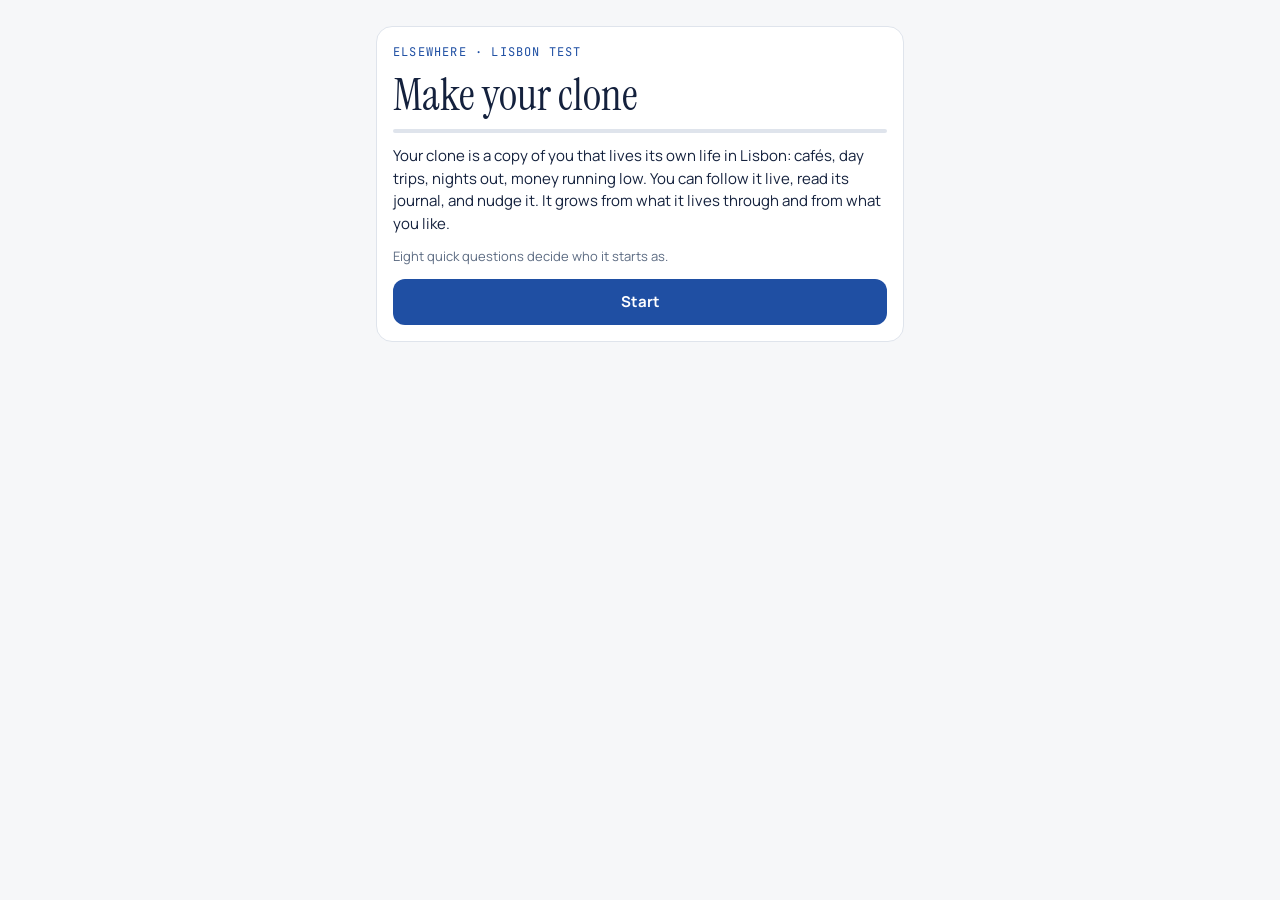
==== prototypes/lisbon/index.html @ 2e6a8332 "Add Elsewhere concept and playable Lisbon prototype Co-Authored-By: Claude Opus 5.5 <noreply@anthrop" ====
<!doctype html>
<html lang="en">
<head><meta charset="utf-8"><meta name="viewport" content="width=device-width, initial-scale=1, viewport-fit=cover"></head>
<body>
<title>Elsewhere Lisbon Test</title>
<meta name="claude:viewport-fit-sides" content="cover">
<link rel="preconnect" href="https://fonts.googleapis.com">
<link rel="preconnect" href="https://fonts.gstatic.com" crossorigin>
<link rel="stylesheet" href="https://fonts.googleapis.com/css2?family=Instrument+Serif:ital@0;1&family=Manrope:wght@400;500;600;700&family=JetBrains+Mono:wght@500&display=swap">
<style>
  /* Layout: one phone-width column. A live "now" strip and a hand-drawn Lisbon map up top,
     then the clone's question, then its journal. Palette: azulejo cobalt on tile white,
     with Tram 28 yellow as the single warm accent. */
  :root {
    --bg: #f6f7f9;
    --surface: #ffffff;
    --ink: #14213d;
    --muted: #5c6b82;
    --line: #dfe4ec;
    --cobalt: #1f4fa3;
    --cobalt-soft: #e7eefb;
    --tram: #f2b705;
    --tram-ink: #3d2e00;
    --good: #23824f;
    --bad: #c2412d;
    --water: #cfe0f5;
    --land: #f1efe8;
    --font-display: "Instrument Serif", Georgia, "Times New Roman", serif;
    --font-body: "Manrope", system-ui, -apple-system, "Segoe UI", sans-serif;
    --font-data: "JetBrains Mono", ui-monospace, Menlo, monospace;
  }
  @media (prefers-color-scheme: dark) {
    :root:not([data-theme="light"]) {
      --bg: #0d1424; --surface: #151f35; --ink: #e8edf7; --muted: #9aa8c2; --line: #263452;
      --cobalt: #8fb2ff; --cobalt-soft: #1c2a4a; --tram: #f2b705; --tram-ink: #2a1f00;
      --good: #5fd08f; --bad: #ff8a72; --water: #1b3358; --land: #1a2338; color-scheme: dark;
    }
  }
  :root[data-theme="dark"] {
    --bg: #0d1424; --surface: #151f35; --ink: #e8edf7; --muted: #9aa8c2; --line: #263452;
    --cobalt: #8fb2ff; --cobalt-soft: #1c2a4a; --tram: #f2b705; --tram-ink: #2a1f00;
    --good: #5fd08f; --bad: #ff8a72; --water: #1b3358; --land: #1a2338; color-scheme: dark;
  }

  * { box-sizing: border-box; }
  body { background: var(--bg); color: var(--ink); font-family: var(--font-body); font-size: 15px; line-height: 1.5; }
  .wrap {
    max-width: 560px; margin: 0 auto;
    padding-block: 18px 48px;
    padding-left: max(16px, env(safe-area-inset-left, 0px));
    padding-right: max(16px, env(safe-area-inset-right, 0px));
    display: flex; flex-direction: column; gap: 16px;
  }
  h1, h2, h3 { margin: 0; font-weight: 400; text-wrap: balance; }
  h1 { font-family: var(--font-display); font-size: 44px; line-height: 1; }
  h2 { font-family: var(--font-display); font-size: 28px; line-height: 1.1; }
  h3 { font-size: 13px; font-weight: 700; letter-spacing: 0.08em; text-transform: uppercase; color: var(--muted); }
  p { margin: 0; }
  .muted { color: var(--muted); }
  .small { font-size: 13px; }
  .mono { font-family: var(--font-data); font-variant-numeric: tabular-nums; }
  button { font: inherit; cursor: pointer; color: inherit; }
  button:focus-visible, input:focus-visible { outline: 2px solid var(--cobalt); outline-offset: 2px; }
  .card { background: var(--surface); border: 1px solid var(--line); border-radius: 16px; padding: 16px; display: flex; flex-direction: column; gap: 12px; }
  .btn { border: 0; border-radius: 12px; background: var(--cobalt); color: var(--surface); font-weight: 700; padding: 12px 16px; min-height: 46px; }
  .btn.ghost { background: transparent; color: var(--cobalt); border: 1px solid var(--cobalt); }
  .btn.small { min-height: 34px; padding: 6px 12px; font-size: 13px; }
  .btn:disabled { opacity: 0.45; cursor: default; }
  .row { display: flex; gap: 10px; align-items: center; }
  .grow { flex: 1; min-width: 0; }
  [hidden] { display: none !important; }

  /* ---------- setup ---------- */
  .eyebrow { font-family: var(--font-data); font-size: 12px; letter-spacing: 0.1em; text-transform: uppercase; color: var(--cobalt); }
  .q-options { display: grid; gap: 8px; }
  .opt { text-align: left; background: var(--surface); border: 1px solid var(--line); border-radius: 12px; padding: 12px 14px; min-height: 48px; }
  .opt[aria-pressed="true"] { border-color: var(--cobalt); background: var(--cobalt-soft); font-weight: 600; }
  .progress { height: 4px; border-radius: 2px; background: var(--line); overflow: hidden; }
  .progress i { display: block; height: 100%; background: var(--cobalt); transition: width 0.3s; }
  .chips { display: flex; flex-wrap: wrap; gap: 8px; }
  .chip { border: 1px solid var(--line); background: var(--surface); border-radius: 999px; padding: 8px 14px; font-size: 14px; }
  .chip[aria-pressed="true"] { border-color: var(--cobalt); background: var(--cobalt-soft); font-weight: 700; }
  input[type="text"] { font: inherit; width: 100%; padding: 12px 14px; border-radius: 12px; border: 1px solid var(--line); background: var(--surface); color: var(--ink); }
  .traits { display: grid; gap: 8px; }
  .trait { display: grid; grid-template-columns: 1fr 120px 1fr; gap: 8px; align-items: center; font-size: 13px; }
  .trait span:last-child { text-align: right; }
  .trait .bar { height: 6px; border-radius: 3px; background: var(--line); position: relative; }
  .trait .bar i { position: absolute; top: -3px; width: 12px; height: 12px; border-radius: 50%; background: var(--cobalt); transform: translateX(-6px); }

  /* ---------- game ---------- */
  .top { display: flex; justify-content: space-between; align-items: flex-end; gap: 12px; }
  .clock { text-align: right; }
  .clock b { font-family: var(--font-data); font-size: 22px; font-weight: 500; display: block; }
  .stats { display: grid; grid-template-columns: repeat(3, minmax(0, 1fr)); gap: 8px; }
  .stat { background: var(--surface); border: 1px solid var(--line); border-radius: 12px; padding: 8px 10px; }
  .stat small { display: block; font-size: 11px; letter-spacing: 0.06em; text-transform: uppercase; color: var(--muted); }
  .stat b { font-family: var(--font-data); font-weight: 500; font-size: 17px; }
  .meter { height: 5px; border-radius: 3px; background: var(--line); margin-top: 4px; overflow: hidden; }
  .meter i { display: block; height: 100%; background: var(--cobalt); }
  .now { border-left: 4px solid var(--tram); }
  .now .what { font-size: 18px; font-weight: 700; line-height: 1.3; }
  .now .bar { height: 6px; border-radius: 3px; background: var(--line); overflow: hidden; }
  .now .bar i { display: block; height: 100%; background: var(--tram); }
  #map { width: 100%; height: auto; display: block; border-radius: 14px; border: 1px solid var(--line); background: var(--water); max-width: 100%; aspect-ratio: 1000 / 760; }
  .away { font-size: 13px; font-weight: 700; color: var(--tram-ink); background: var(--tram); border-radius: 999px; padding: 4px 10px; align-self: flex-start; }
  .question { border: 2px solid var(--cobalt); }
  .question .ask { font-family: var(--font-display); font-size: 24px; line-height: 1.2; }
  .tabs { display: flex; gap: 6px; border-bottom: 1px solid var(--line); }
  .tabs button { background: none; border: 0; padding: 10px 12px; font-weight: 700; color: var(--muted); border-bottom: 3px solid transparent; }
  .tabs button[aria-selected="true"] { color: var(--ink); border-bottom-color: var(--tram); }
  .day-head { display: flex; justify-content: space-between; align-items: baseline; gap: 10px; margin-top: 6px; }
  .day-head h2 { font-size: 24px; }
  .entry { display: grid; grid-template-columns: 52px 1fr; gap: 10px; padding: 12px 0; border-top: 1px solid var(--line); }
  .entry:first-of-type { border-top: 0; }
  .entry time { font-family: var(--font-data); font-size: 13px; color: var(--muted); padding-top: 2px; }
  .entry .t { font-weight: 600; }
  .entry .meta { font-size: 13px; color: var(--muted); display: flex; flex-wrap: wrap; gap: 4px 10px; }
  .entry .meta .cost { font-family: var(--font-data); }
  .entry .meta .earn { color: var(--good); font-family: var(--font-data); }
  .entry.hl .t::before { content: "★ "; color: var(--tram); }
  .entry .acts { display: flex; flex-wrap: wrap; gap: 6px; margin-top: 8px; }
  .react { border: 1px solid var(--line); background: var(--surface); border-radius: 999px; padding: 4px 10px; font-size: 13px; }
  .react[aria-pressed="true"] { border-color: var(--cobalt); background: var(--cobalt-soft); font-weight: 700; }
  .postcard {
    margin-top: 8px; padding: 14px; border-radius: 12px; background: var(--cobalt-soft);
    font-family: var(--font-display); font-size: 19px; line-height: 1.4; white-space: pre-wrap;
  }
  .postcard.wait { font-family: var(--font-body); font-size: 14px; color: var(--muted); }
  .note { font-size: 13px; color: var(--muted); font-style: italic; }
  .bucket li { padding: 10px 0; border-top: 1px solid var(--line); list-style: none; display: flex; gap: 10px; }
  .bucket li:first-child { border-top: 0; }
  .bucket ul { padding: 0; margin: 0; }
  .bucket .done { color: var(--good); font-weight: 700; }
  .friends li { list-style: none; padding: 8px 0; border-top: 1px solid var(--line); }
  .friends ul { padding: 0; margin: 0; }
  footer { font-size: 12px; color: var(--muted); display: flex; flex-direction: column; gap: 8px; }
  .link { background: none; border: 0; padding: 0; color: var(--cobalt); text-decoration: underline; font-size: 13px; }

  @media (prefers-reduced-motion: no-preference) {
    .pulse { animation: pulse 1.6s ease-out infinite; transform-origin: center; transform-box: fill-box; }
    @keyframes pulse { 0% { opacity: 0.6; transform: scale(0.6); } 100% { opacity: 0; transform: scale(2.2); } }
  }
</style>

<div class="wrap">

  <!-- ===================== SETUP ===================== -->
  <section id="setup" class="card" hidden>
    <div class="eyebrow">Elsewhere · Lisbon test</div>
    <h1 id="setupTitle">Make your clone</h1>
    <div class="progress"><i id="setupProgress" style="width:0"></i></div>
    <div id="setupBody"></div>
  </section>

  <!-- ===================== GAME ===================== -->
  <section id="game" hidden>
    <div class="wrap" style="padding:0">
      <div class="top">
        <div>
          <div class="eyebrow">Elsewhere · Lisbon</div>
          <h1 id="cloneName">Clone</h1>
        </div>
        <div class="clock">
          <span class="muted small" id="dayLabel">Day 1</span>
          <b id="clockTime">08:00</b>
          <span class="muted small" id="speedLabel">3× real time</span>
        </div>
      </div>

      <div class="stats">
        <div class="stat"><small>Money</small><b id="money">€0</b></div>
        <div class="stat"><small>Energy</small><b id="energyText">80</b><div class="meter"><i id="energyBar"></i></div></div>
        <div class="stat"><small>Mood</small><b id="moodText">Good</b><div class="meter"><i id="moodBar"></i></div></div>
      </div>

      <div class="card now">
        <div class="row" style="justify-content:space-between">
          <h3>Right now</h3>
          <span class="muted small mono" id="nowUntil"></span>
        </div>
        <div class="what" id="nowWhat">…</div>
        <div class="muted small" id="nowWhere"></div>
        <div class="bar"><i id="nowBar"></i></div>
      </div>

      <div class="card" style="padding:10px; gap:8px">
        <span class="away" id="awayBadge" hidden></span>
        <svg id="map" viewBox="0 0 1000 760" role="img" aria-label="Map of Lisbon showing where your clone is"></svg>
        <p class="muted small">Live position. Neighbourhoods and landmarks are real; cafés, restaurants and bars are invented.</p>
      </div>

      <div class="card question" id="questionCard" hidden>
        <h3 id="questionLabel">Your clone asks</h3>
        <p class="ask" id="questionText"></p>
        <div class="q-options" id="questionOptions"></div>
        <p class="muted small" id="questionDeadline"></p>
      </div>

      <div class="tabs" role="tablist">
        <button role="tab" aria-selected="true" data-tab="log" type="button">Journal</button>
        <button role="tab" aria-selected="false" data-tab="bucket" type="button">Bucket list</button>
        <button role="tab" aria-selected="false" data-tab="me" type="button">Personality</button>
      </div>

      <div id="tab-log"></div>
      <div id="tab-bucket" class="card bucket" hidden></div>
      <div id="tab-me" class="card" hidden></div>

      <footer>
        <div class="row" style="flex-wrap:wrap; gap:8px">
          <span>Test speed:</span>
          <div class="chips" id="speedChips"></div>
        </div>
        <p id="saveNote"></p>
        <div><button class="link" id="resetBtn" type="button">Start over with a new clone</button></div>
      </footer>
    </div>
  </section>

  <section id="loading" class="card"><p class="muted">Opening your clone's journal…</p></section>
</div>

<script>
(() => {
  'use strict';

  // =====================================================================
  // Helpers
  // =====================================================================
  const $ = (s) => document.querySelector(s);
  const H = 3600e3, DAY = 24 * H;
  const clamp = (v, a, b) => Math.max(a, Math.min(b, v));
  const rnd = (a, b) => a + Math.random() * (b - a);
  const pick = (arr) => arr[Math.floor(Math.random() * arr.length)];
  const esc = (s) => String(s).replace(/[&<>"']/g, (c) => ({ '&': '&amp;', '<': '&lt;', '>': '&gt;', '"': '&quot;', "'": '&#39;' }[c]));
  const euro = (n) => '€' + Math.round(n).toLocaleString('en');
  const hhmm = (t) => {
    const m = Math.floor((((t % DAY) + DAY) % DAY) / 60000);
    return String(Math.floor(m / 60)).padStart(2, '0') + ':' + String(m % 60).padStart(2, '0');
  };
  const dayOf = (t) => Math.floor(t / DAY) + 1;
  const hourOf = (t) => ((t % DAY) + DAY) % DAY / H;
  const realDur = (cloneMs, speed) => {
    const s = Math.max(0, Math.round(cloneMs / speed / 1000));
    if (s < 60) return s + 's';
    if (s < 3600) return Math.round(s / 60) + ' min';
    return (s / 3600).toFixed(1).replace('.0', '') + ' h';
  };

  // =====================================================================
  // Lisbon: real neighbourhoods and landmarks, invented venues
  // =====================================================================
  const AREAS = {
    airport: { name: 'Airport', lat: 38.7742, lng: -9.1342 },
    alfama: { name: 'Alfama', lat: 38.7114, lng: -9.1302 },
    baixa: { name: 'Baixa', lat: 38.7107, lng: -9.1365 },
    chiado: { name: 'Chiado', lat: 38.7108, lng: -9.1420 },
    bairroalto: { name: 'Bairro Alto', lat: 38.7132, lng: -9.1452 },
    principe: { name: 'Príncipe Real', lat: 38.7172, lng: -9.1490 },
    belem: { name: 'Belém', lat: 38.6975, lng: -9.2060 },
    lx: { name: 'Alcântara', lat: 38.7036, lng: -9.1784 },
    cais: { name: 'Cais do Sodré', lat: 38.7066, lng: -9.1440 },
    mouraria: { name: 'Mouraria', lat: 38.7156, lng: -9.1350 },
    graca: { name: 'Graça', lat: 38.7172, lng: -9.1312 },
    nacoes: { name: 'Parque das Nações', lat: 38.7680, lng: -9.0950 },
    intendente: { name: 'Intendente', lat: 38.7215, lng: -9.1355 },
    santos: { name: 'Santos', lat: 38.7078, lng: -9.1560 },
    ourique: { name: 'Campo de Ourique', lat: 38.7178, lng: -9.1660 },
    xabregas: { name: 'Marvila', lat: 38.7330, lng: -9.1040 },
    sintra: { name: 'Sintra', lat: 38.7979, lng: -9.3888, away: '25 km north-west' },
    cascais: { name: 'Cascais', lat: 38.6979, lng: -9.4215, away: '30 km west, on the coast' },
    caparica: { name: 'Costa da Caparica', lat: 38.6414, lng: -9.2359, away: 'across the river, on the Atlantic' },
  };
  const VENUE = {
    cafe: ['Café Andorinha', 'Pastelaria Sete Colinas', 'Café do Largo', 'Pastelaria Bica Doce', 'Café Azulejo', 'Leitaria Saudade'],
    tasca: ['Tasca do Marinheiro', 'O Fado Velho', 'Casa da Sardinha', 'Tasca da Tia Rosa', 'A Gaivota Gulosa'],
    fine: ['Mesa de Prata', 'Atelier Tejo', 'Sal & Lume'],
    bar: ['Bar Lua Torta', 'Tasca dos Copos', 'O Esconderijo'],
    rooftop: ['Terraço das Sete Colinas', 'Varanda Alta', 'Rooftop Sereia'],
    fado: ['Casa de Fado Andorinha', 'Taberna da Guitarra', 'Adega da Saudade'],
    shop: ['Livraria do Poço', 'Oficina das Letras'],
    surf: ['Onda Boa Surf School', 'Maré Surf Camp'],
    studio: ['Atelier Azul Cobalto', 'Oficina do Azulejo'],
  };
  const venue = (k) => pick(VENUE[k]);

  // Lodging per night, by how much the clone likes to spend.
  const STAYS = [
    { max: 0.33, name: 'a bunk in a hostel in Mouraria', area: 'mouraria', cost: 26 },
    { max: 0.66, name: 'a small guesthouse in Alfama', area: 'alfama', cost: 78 },
    { max: 1.01, name: 'a boutique hotel in Príncipe Real', area: 'principe', cost: 175 },
  ];

  // Everything the clone can do. weights: how traits make it more (or less) appealing.
  // slots: when it can happen. big: worthy of asking you about. spans: takes a whole day.
  const ACTS = [
    { id: 'nata', cat: 'food', slots: ['breakfast'], areas: ['baixa', 'chiado', 'belem', 'graca'], dur: [0.6, 1], cost: [3, 6], energy: 4,
      title: (v) => `Pastel de nata and a bica at ${v}`, venue: 'cafe', weights: { foodie: 0.6 } },
    { id: 'slowcoffee', cat: 'rest', slots: ['breakfast'], areas: ['principe', 'ourique', 'santos'], dur: [1, 1.6], cost: [5, 9], energy: 6,
      title: (v) => `Slow coffee and people-watching at ${v}`, venue: 'cafe', weights: { adventure: -0.4, spontaneous: -0.2 } },
    { id: 'sunrise', cat: 'nature', slots: ['breakfast'], areas: ['graca'], dur: [1, 1.4], cost: [0, 0], energy: -2, early: true,
      title: () => 'Watched the sunrise from Miradouro da Senhora do Monte', weights: { nightOwl: -0.9, nature: 0.5 }, bucket: 'sunrise' },
    { id: 'tram', cat: 'sight', slots: ['morning', 'afternoon'], areas: ['graca'], dur: [1.3, 2], cost: [3, 3], energy: -6,
      title: () => 'Rode the old yellow Tram 28 through the hills', weights: { culture: 0.3 }, bucket: 'tram', big: true, short: 'ride Tram 28' },
    { id: 'castle', cat: 'culture', slots: ['morning', 'afternoon'], areas: ['alfama'], dur: [2, 3], cost: [15, 15], energy: -12,
      title: () => 'Walked the walls of São Jorge Castle', weights: { culture: 0.7 }, big: true, short: 'explore the castle' },
    { id: 'belem', cat: 'culture', slots: ['morning', 'afternoon'], areas: ['belem'], dur: [3, 4], cost: [18, 24], energy: -18,
      title: () => 'Belém: the river tower, the monastery and too many pastries', weights: { culture: 0.6, foodie: 0.2 }, big: true, short: 'spend the day in Belém' },
    { id: 'tiles', cat: 'culture', slots: ['morning', 'afternoon'], areas: ['xabregas'], dur: [2, 2.5], cost: [8, 8], energy: -8,
      title: () => 'Five centuries of blue tiles at the National Tile Museum', weights: { culture: 0.7, adventure: -0.2 } },
    { id: 'tileclass', cat: 'culture', slots: ['afternoon'], areas: ['mouraria'], dur: [2.5, 3], cost: [45, 45], energy: -10,
      title: (v) => `Painted my own azulejo at ${v}`, venue: 'studio', weights: { culture: 0.6, spontaneous: 0.2 }, bucket: 'tile', big: true, short: 'take a tile-painting class' },
    { id: 'lx', cat: 'shopping', slots: ['afternoon'], areas: ['lx'], dur: [2, 3], cost: [10, 45], energy: -10,
      title: () => 'Browsed bookshops and studios in an old factory in Alcântara', weights: { spender: 0.5, culture: 0.2 } },
    { id: 'bookshop', cat: 'culture', slots: ['morning', 'afternoon'], areas: ['chiado'], dur: [1, 1.5], cost: [12, 20], energy: -3,
      title: (v) => `Lost an hour in ${v}, an old bookshop in Chiado`, venue: 'shop', weights: { culture: 0.4, social: -0.3 } },
    { id: 'river', cat: 'nature', slots: ['afternoon', 'sunset'], areas: ['cais', 'santos', 'lx'], dur: [1.5, 2.2], cost: [0, 0], energy: -8,
      title: () => 'Walked along the river towards the red bridge', weights: { nature: 0.5, spender: -0.3 } },
    { id: 'miradouro', cat: 'nature', slots: ['sunset'], areas: ['graca', 'alfama', 'bairroalto'], dur: [1, 1.5], cost: [0, 7], energy: -2,
      title: () => 'Sunset over the red roofs from a miradouro', weights: { nature: 0.4 } },
    { id: 'nap', cat: 'rest', slots: ['afternoon', 'sunset'], areas: ['_stay'], dur: [1.5, 2.5], cost: [0, 0], energy: 30, restful: true,
      title: () => 'A long siesta with the shutters half open', weights: { adventure: -0.4 } },
    { id: 'foodhall', cat: 'food', slots: ['lunch'], areas: ['cais'], dur: [1, 1.5], cost: [14, 22], energy: 6,
      title: () => 'Lunch at a busy food hall by the river', weights: { foodie: 0.4, social: 0.2 } },
    { id: 'bifana', cat: 'food', slots: ['lunch'], areas: ['baixa', 'mouraria', 'intendente'], dur: [0.6, 1], cost: [4, 7], energy: 6,
      title: (v) => `A bifana and a cold beer at ${v}`, venue: 'cafe', weights: { spender: -0.6 } },
    { id: 'pratododia', cat: 'food', slots: ['lunch'], areas: ['ourique', 'graca', 'santos'], dur: [1, 1.6], cost: [11, 16], energy: 6,
      title: (v) => `Prato do dia at ${v}`, venue: 'tasca', weights: { foodie: 0.3 } },
    { id: 'sardines', cat: 'food', slots: ['dinner'], areas: ['alfama', 'mouraria'], dur: [1.5, 2], cost: [16, 26], energy: 4,
      title: (v) => `Grilled sardines and vinho verde at ${v}`, venue: 'tasca', weights: { foodie: 0.4, spender: -0.2 } },
    { id: 'tasting', cat: 'food', slots: ['dinner'], areas: ['chiado', 'principe'], dur: [2.5, 3.5], cost: [95, 150], energy: 2,
      title: (v) => `Twelve-course tasting menu at ${v}`, venue: 'fine', weights: { foodie: 0.8, spender: 0.9 }, bucket: 'tasting', big: true, short: 'book a tasting menu' },
    { id: 'fado', cat: 'culture', slots: ['dinner', 'night'], areas: ['alfama', 'mouraria'], dur: [2.5, 3], cost: [28, 40], energy: -6,
      title: (v) => `Fado night at ${v}`, venue: 'fado', weights: { culture: 0.6, nightOwl: 0.2 }, bucket: 'fado', big: true, short: 'hear live fado tonight' },
    { id: 'rooftop', cat: 'nightlife', slots: ['sunset', 'night'], areas: ['bairroalto', 'principe', 'chiado'], dur: [1.5, 2.5], cost: [22, 38], energy: -8,
      title: (v) => `Cocktails at ${v}`, venue: 'rooftop', weights: { spender: 0.5, social: 0.3 } },
    { id: 'bairro', cat: 'nightlife', slots: ['night'], areas: ['bairroalto'], dur: [3, 5], cost: [18, 40], energy: -28,
      title: () => 'Street party in Bairro Alto, plastic cups and strangers singing', weights: { social: 0.8, nightOwl: 0.8 }, bucket: 'dance', big: true, short: 'go out in Bairro Alto' },
    { id: 'pinkstreet', cat: 'nightlife', slots: ['night'], areas: ['cais'], dur: [2.5, 4], cost: [20, 45], energy: -22,
      title: (v) => `Late drinks at ${v} on the pink street`, venue: 'bar', weights: { social: 0.6, nightOwl: 0.7, spender: 0.2 } },
    { id: 'surf', cat: 'adventure', slots: ['morning'], spans: ['morning', 'lunch', 'afternoon'], areas: ['caparica'], dur: [7, 8], cost: [55, 70], energy: -35,
      title: (v) => `Surf lesson at ${v}, Costa da Caparica`, venue: 'surf', weights: { adventure: 0.9, nature: 0.4 }, bucket: 'surf', big: true, short: 'take a surf lesson on the Atlantic' },
    { id: 'sintra', cat: 'adventure', slots: ['morning'], spans: ['morning', 'lunch', 'afternoon'], areas: ['sintra'], dur: [8, 9], cost: [32, 45], energy: -32,
      title: () => 'Day trip to the palaces of Sintra, up in the mist', weights: { adventure: 0.5, culture: 0.5 }, bucket: 'sintra', big: true, short: 'go to Sintra for the day' },
    { id: 'cascais', cat: 'nature', slots: ['morning'], spans: ['morning', 'lunch', 'afternoon'], areas: ['cascais'], dur: [7, 8], cost: [30, 45], energy: -24,
      title: () => 'Train along the coast to Cascais: a cold Atlantic swim and seafood', weights: { nature: 0.7, adventure: 0.3 }, bucket: 'cascais', big: true, short: 'swim in the Atlantic at Cascais' },
    { id: 'wander', cat: 'sight', slots: ['morning', 'afternoon'], areas: ['alfama', 'mouraria', 'graca'], dur: [1.5, 2.5], cost: [0, 0], energy: -8,
      title: () => 'Got lost on purpose in the alleys, laundry overhead', weights: { spontaneous: 0.6, spender: -0.3 } },
    { id: 'market', cat: 'food', slots: ['morning'], areas: ['ourique'], dur: [1.2, 1.8], cost: [6, 15], energy: -4,
      title: () => 'Morning market: cheese, cherries and a chat with a fishmonger', weights: { foodie: 0.5, social: 0.2 } },
    // Work: only when money runs low.
    { id: 'work', cat: 'work', slots: ['morning', 'afternoon'], areas: ['baixa', 'chiado', 'cais'], dur: [5, 6], cost: [0, 0], earn: [45, 65], energy: -25, work: true,
      title: (v) => `Shift behind the counter at ${v}`, venue: 'cafe', weights: {} },
  ];
  const ACT = Object.fromEntries(ACTS.map((a) => [a.id, a]));

  const BUCKET = {
    sunrise: 'Watch the sunrise from a miradouro',
    tram: 'Ride Tram 28 through the old hills',
    tile: 'Paint my own azulejo tile',
    tasting: 'Eat a twelve-course tasting menu',
    fado: 'Hear fado sung live in Alfama',
    dance: 'Dance in the streets of Bairro Alto',
    surf: 'Stand up on a surfboard',
    sintra: 'See the palaces of Sintra',
    cascais: 'Swim in the Atlantic',
    friend: 'Make a friend from another country',
  };

  const OTHER_CLONES = [
    ['Sofia', 'Barcelona'], ['Kenji', 'Osaka'], ['Amara', 'Lagos'], ['Lukas', 'Vienna'], ['Maya', 'Toronto'],
    ['Tomás', 'Buenos Aires'], ['Ingrid', 'Bergen'], ['Priya', 'Pune'], ['Noah', 'Melbourne'], ['Léa', 'Lyon'],
  ];

  // =====================================================================
  // Questionnaire → personality
  // =====================================================================
  const TRAITS = {
    adventure: ['Comfort-seeker', 'Adventurer'],
    social: ['Solo', 'Social'],
    spender: ['Saver', 'Spender'],
    foodie: ['Eats to live', 'Foodie'],
    nightOwl: ['Early bird', 'Night owl'],
    culture: ['Outdoorsy', 'Culture lover'],
    nature: ['City person', 'Nature person'],
    spontaneous: ['Planner', 'Spontaneous'],
  };
  const QUESTIONS = [
    { q: 'A free Saturday. You…', a: [
      ['Pack a bag and go somewhere new', { adventure: 0.25, spontaneous: 0.15 }],
      ['Sleep in, coffee, a good book', { adventure: -0.25, social: -0.1 }],
      ['Call friends and see what happens', { social: 0.25, spontaneous: 0.1 }]] },
    { q: 'Dinner tonight?', a: [
      ['Street food from a stall', { foodie: 0.1, spender: -0.2 }],
      ['A long tasting menu', { foodie: 0.3, spender: 0.25 }],
      ['Whatever is quickest', { foodie: -0.25 }]] },
    { q: 'Midnight usually finds you…', a: [
      ['On a dance floor', { nightOwl: 0.3, social: 0.15 }],
      ['Fast asleep', { nightOwl: -0.3 }],
      ['Deep in a long conversation', { nightOwl: 0.15, social: 0.1 }]] },
    { q: 'You travel best with…', a: [
      ['New people I meet on the way', { social: 0.3 }],
      ['Just me', { social: -0.3 }]] },
    { q: 'Museum or mountain?', a: [
      ['Museum, obviously', { culture: 0.3, nature: -0.15 }],
      ['Mountain, obviously', { nature: 0.3, culture: -0.1 }],
      ['A bit of both', { culture: 0.1, nature: 0.1 }]] },
    { q: 'Plans for a trip?', a: [
      ['Every hour planned', { spontaneous: -0.3 }],
      ['Wing it', { spontaneous: 0.3 }]] },
    { q: 'Money on holiday:', a: [
      ['Treat yourself, you only live once', { spender: 0.3 }],
      ['Every euro counts', { spender: -0.3 }]] },
    { q: 'The boldest thing you would try?', a: [
      ['Surfing big waves', { adventure: 0.3, nature: 0.1 }],
      ['Karaoke in front of strangers', { social: 0.2, adventure: 0.1 }],
      ['Neither, thanks', { adventure: -0.2 }]] },
  ];
  const BUDGETS = [['Tight', 600], ['Comfortable', 1500], ['Lavish', 5000]];
  const SPEEDS = [[3, '3× real feel'], [30, '30× fast'], [300, '300× preview']];

  // =====================================================================
  // Saving: per-person database row, or this browser as a fallback
  // =====================================================================
  const LOCAL_KEY = 'elsewhere-lisbon-v1';
  let db = null, docRef = null;
  const store = {
    async load() {
      if (docRef) {
        try { const snap = await docRef.get(); if (snap.exists) return JSON.parse(snap.data().json); } catch (e) { /* fall back */ }
      }
      try { const raw = localStorage.getItem(LOCAL_KEY); return raw ? JSON.parse(raw) : null; } catch (e) { return null; }
    },
    async save(c) {
      const json = JSON.stringify(c);
      try { localStorage.setItem(LOCAL_KEY, json); } catch (e) { /* storage unavailable */ }
      if (docRef) { try { await docRef.set({ json, savedAt: Date.now() }); } catch (e) { /* keep local copy */ } }
    },
    async clear() {
      try { localStorage.removeItem(LOCAL_KEY); } catch (e) { /* ignore */ }
      if (docRef) { try { await docRef.delete(); } catch (e) { /* ignore */ } }
    },
  };
  let saveTimer = null, dirty = false;
  function markDirty() { dirty = true; }
  async function flush() { if (dirty && clone) { dirty = false; await store.save(clone); } }

  // =====================================================================
  // The clone
  // =====================================================================
  let clone = null;

  function newClone(name, traits, budget, speed) {
    const stay = STAYS.find((s) => traits.spender < s.max);
    const c = {
      v: 1, name, traits, base: { ...traits }, budget, speed,
      clock: { cloneEpoch: 8 * H, realEpoch: Date.now() },
      money: budget, energy: 85, mood: 0.7,
      stayArea: stay.area,
      learned: {}, friends: {},
      bucket: [], events: [], diaries: {}, question: null,
      sim: { cursor: 8 * H, slot: 'arrive', day: 1, recent: [], lastDone: {}, lastTripDay: -9 },
      helpAskedDay: 0, workUntilDay: 0,
    };
    // Bucket list: four wishes that fit the personality.
    const scored = Object.keys(BUCKET).filter((k) => k !== 'friend').map((k) => {
      const a = ACTS.find((x) => x.bucket === k);
      return [k, affinity(c, a) + Math.random() * 0.3];
    }).sort((x, y) => y[1] - x[1]);
    c.bucket = scored.slice(0, 4).map(([k]) => ({ id: k, text: BUCKET[k], done: false }));
    if (traits.social > 0.55) c.bucket.push({ id: 'friend', text: BUCKET.friend, done: false });
    return c;
  }

  const cloneNow = (c) => c.clock.cloneEpoch + (Date.now() - c.clock.realEpoch) * c.speed;

  function setSpeed(c, speed) {
    c.clock = { cloneEpoch: cloneNow(c), realEpoch: Date.now() };
    c.speed = speed;
    markDirty();
  }

  // How much the clone is drawn to an activity: traits + what it learned from you.
  function affinity(c, a) {
    let s = 0;
    for (const [k, w] of Object.entries(a.weights || {})) s += w * ((c.traits[k] ?? 0.5) - 0.5) * 2;
    s += (c.learned[a.cat] || 0);
    return s;
  }

  // =====================================================================
  // Simulation: the clone lives slot by slot, on its own clock
  // =====================================================================
  const SLOT_ORDER = ['breakfast', 'morning', 'lunch', 'afternoon', 'sunset', 'dinner', 'night', 'sleep'];

  function wakeHour(c) { return 6.6 + c.traits.nightOwl * 3.4 + rnd(-0.3, 0.3); }
  function stayFor(c) {
    if (c.money < 26) return { name: "a couch offered by a clone it met", area: c.stayArea, cost: 0, couch: true };
    let s = STAYS.find((x) => c.traits.spender < x.max);
    if (c.money < s.cost * 3) s = STAYS[0];
    return s;
  }

  function addEvent(c, e) {
    c.events.push(e);
    if (c.events.length > 400) c.events.splice(0, c.events.length - 400);
    markDirty();
  }

  function moodWord(m) { return m > 0.8 ? 'Glowing' : m > 0.62 ? 'Happy' : m > 0.45 ? 'Fine' : m > 0.3 ? 'Flat' : 'Low'; }

  function chooseAct(c, slot, t) {
    const day = dayOf(t);
    const broke = c.money < 60;
    // Work if money is low and you told it to (or it decided to).
    if ((slot === 'morning' || slot === 'afternoon') && (day <= c.workUntilDay || (c.money < 35 && day > c.helpAskedDay + 1))) {
      if (slot === 'morning' || Math.random() < 0.5) return { act: ACT.work, reason: 'work' };
    }
    // Your answer to today's question decides this slot.
    const q = c.question;
    if (q && q.kind === 'choice' && q.day === day && q.slot === slot) {
      const chosenId = q.answer || q.options.slice().sort((x, y) => affinity(c, ACT[y]) - affinity(c, ACT[x]))[0];
      const a = ACT[chosenId];
      const by = q.answer ? 'you' : 'gut';
      if (q.answer) c.learned[a.cat] = clamp((c.learned[a.cat] || 0) + 0.12, -0.6, 0.8);
      c.question = null;
      if (a.cost[0] <= c.money) return { act: a, reason: by };
    }
    const candidates = ACTS.filter((a) => !a.work && a.slots.includes(slot) && (!a.early || hourOf(t) < 8.5))
      .filter((a) => a.cost[0] <= c.money - (broke ? 0 : 40))
      .filter((a) => !(a.spans && !tripAllowed(c, day)))
      .filter((a) => !(a.big && day - (c.sim.lastDone[a.id] ?? -9) < 4));
    if (!candidates.length) return null;
    let best = null, bestScore = -1e9;
    for (const a of candidates) {
      let s = 1 + affinity(c, a) + rnd(0, 0.9);
      if (c.sim.recent.includes(a.id)) s -= a.big ? 2.5 : 1.2;
      if ((c.sim.recentCats || []).includes(a.cat)) s -= 0.6;
      if (broke) s -= a.cost[1] / 30;
      if (a.restful) s += (50 - c.energy) / 25;
      if (a.bucket && c.bucket.some((b) => b.id === a.bucket && !b.done)) s += 0.5;
      if (s > bestScore) { bestScore = s; best = a; }
    }
    return { act: best, reason: 'self' };
  }

  // Day trips: never on arrival day, at most one every 3 days, and only with energy.
  function tripAllowed(c, day) { return day > 1 && day - c.sim.lastTripDay >= 3 && c.energy >= 55; }

  function placeFor(c, a) {
    let areaId = pick(a.areas);
    if (areaId === '_stay') areaId = c.stayArea;
    const ar = AREAS[areaId];
    return { area: areaId, lat: ar.lat + rnd(-0.0012, 0.0012), lng: ar.lng + rnd(-0.0015, 0.0015) };
  }

  function runAct(c, a, t, reason) {
    const v = a.venue ? venue(a.venue) : null;
    const dur = rnd(a.dur[0], a.dur[1]) * H;
    let cost = Math.round(rnd(a.cost[0], a.cost[1]));
    if (a.cost[1] > 0 && c.traits.spender > 0.7) cost = Math.round(cost * 1.15);
    cost = Math.min(cost, Math.max(0, Math.floor(c.money)));
    const earn = a.earn ? Math.round(rnd(a.earn[0], a.earn[1])) : 0;
    const place = placeFor(c, a);
    // How much it enjoyed it: personality, energy and luck.
    let m = 0.55 + affinity(c, a) * 0.3 + rnd(-0.2, 0.22) - (c.energy < 20 ? 0.2 : 0);
    if (a.work) m = 0.35 + rnd(0, 0.25) + (c.traits.social - 0.5) * 0.2;
    m = clamp(m, 0.05, 1);
    c.money = c.money - cost + earn;
    c.energy = clamp(c.energy + a.energy, 0, 100);
    c.mood = clamp(c.mood * 0.7 + m * 0.3, 0, 1);
    // Organic growth: good experiences pull traits toward the activity.
    for (const [k, w] of Object.entries(a.weights || {})) {
      if (k in c.traits) c.traits[k] = clamp(c.traits[k] + Math.sign(w) * 0.012 * (m - 0.55), 0.02, 0.98);
    }
    c.sim.recent = [a.id, ...c.sim.recent].slice(0, 8);
    c.sim.recentCats = [a.cat, ...(c.sim.recentCats || [])].slice(0, 2);
    c.sim.lastDone[a.id] = dayOf(t);
    if (a.spans) c.sim.lastTripDay = dayOf(t);
    let ticked = null;
    if (a.bucket) {
      const b = c.bucket.find((x) => x.id === a.bucket && !x.done);
      if (b && m > 0.55) { b.done = true; b.doneAt = t; ticked = b.text; }
    }
    const e = {
      id: Math.random().toString(36).slice(2, 9), t, end: t + dur, act: a.id, cat: a.cat,
      title: a.title(v), area: place.area, lat: place.lat, lng: place.lng,
      cost, earn, mood: m, reason, ticked,
      hl: !!ticked || m > 0.84 || (a.big && m > 0.7),
    };
    addEvent(c, e);
    // Sometimes it meets another clone.
    if (!a.work && !a.restful && Math.random() < 0.03 + c.traits.social * 0.08 && ['culture', 'nightlife', 'food', 'sight', 'adventure'].includes(a.cat)) {
      meetClone(c, t + dur * 0.4, place);
    }
    return t + dur;
  }

  function meetClone(c, t, place) {
    const known = Object.keys(c.friends);
    const again = known.length && Math.random() < 0.45;
    const [nm, city] = again ? (() => { const k = pick(known); return [k, c.friends[k].city]; })() : pick(OTHER_CLONES);
    const f = c.friends[nm] || (c.friends[nm] = { city, meets: 0 });
    f.meets += 1;
    const text = f.meets === 1 ? `Met ${nm}'s clone, visiting from ${f.city}`
      : f.meets === 2 ? `Ran into ${nm}'s clone again. Same table, same jokes`
      : `${nm}'s clone and me: officially friends now`;
    let ticked = null;
    if (f.meets >= 2) {
      const b = c.bucket.find((x) => x.id === 'friend' && !x.done);
      if (b) { b.done = true; b.doneAt = t; ticked = b.text; }
    }
    c.mood = clamp(c.mood + 0.05, 0, 1);
    addEvent(c, { id: Math.random().toString(36).slice(2, 9), t, end: t + 0.5 * H, act: 'meet', cat: 'social', title: text,
      area: place.area, lat: place.lat, lng: place.lng, cost: 0, earn: 0, mood: 0.8, reason: 'self', hl: f.meets >= 2 || !!ticked, ticked, side: true, friend: nm });
  }

  // Now and then it hears about something new and adds it to the bucket list.
  function discoverWish(c, t) {
    const open = c.bucket.filter((b) => !b.done).length;
    if (Math.random() > (open <= 1 ? 0.6 : 0.2)) return;
    const fresh = Object.keys(BUCKET).filter((k) => !c.bucket.some((b) => b.id === k));
    if (!fresh.length) return;
    const k = pick(fresh);
    c.bucket.push({ id: k, text: BUCKET[k], done: false, addedAt: t });
    const ar = AREAS[c.stayArea];
    addEvent(c, { id: Math.random().toString(36).slice(2, 9), t, end: t + 0.2 * H, act: 'wish', cat: 'note',
      title: `Overheard someone talking about it at breakfast. New on my bucket list: ${BUCKET[k]}`,
      area: c.stayArea, lat: ar.lat, lng: ar.lng, cost: 0, earn: 0, mood: c.mood, reason: 'self', hl: false, side: true });
  }

  function askQuestion(c, t) {
    const day = dayOf(t);
    // Out of money: ask for help (once every few days).
    if (c.money < 50 && day > c.helpAskedDay + 2) {
      c.helpAskedDay = day;
      c.question = { kind: 'help', day, text: `I'm down to ${euro(c.money)}. Send me €200, or should I find work for a few days?`,
        options: ['send', 'work'], labels: ['Send €200', 'Find work'], answer: null, deadline: t + 6 * H };
      return;
    }
    if (c.question && c.question.kind === 'help') return;
    // Otherwise: a choice between two big things for today.
    const dayTrip = Math.random() < 0.5 && tripAllowed(c, day);
    const pool = ACTS.filter((a) => a.big && day - (c.sim.lastDone[a.id] ?? -9) >= 4 && a.cost[0] <= c.money - 40 &&
      (dayTrip ? !!a.spans : !a.spans && (a.slots.includes('afternoon') || a.slots.includes('dinner') || a.slots.includes('night'))));
    if (pool.length < 2) { c.question = null; return; }
    const sorted = pool.map((a) => [a, affinity(c, a) + Math.random()]).sort((x, y) => y[1] - x[1]);
    const [a, b] = [sorted[0][0], sorted[1 + Math.floor(Math.random() * Math.min(2, sorted.length - 1))][0]];
    const slotOf = (x) => x.spans ? 'morning' : x.slots.includes('afternoon') ? 'afternoon' : x.slots.includes('dinner') ? 'dinner' : 'night';
    if (slotOf(a) !== slotOf(b)) { c.question = null; return; }
    const slot = slotOf(a);
    const deadlineHour = { morning: 9.5, afternoon: 14, dinner: 20, night: 22 }[slot];
    c.question = { kind: 'choice', day, slot, text: `Today: should I ${a.short}, or ${b.short}?`,
      options: [a.id, b.id], labels: [cap(a.short), cap(b.short)], answer: null, deadline: (day - 1) * DAY + deadlineHour * H };
    markDirty();
  }
  const cap = (s) => s.charAt(0).toUpperCase() + s.slice(1);

  // Advance the simulation up to clone time `until`. Creates events whose start <= until.
  function simulate(c, until) {
    let guard = 0;
    while (c.sim.cursor <= until && guard++ < 4000) {
      const t = c.sim.cursor;
      const s = c.sim.slot;
      if (s === 'arrive') {
        addEvent(c, { id: 'arrive', t, end: t + 1.2 * H, act: 'arrive', cat: 'travel', title: 'Landed in Lisbon. Warm wind, blue sky, a taxi into town',
          area: 'airport', lat: AREAS.airport.lat, lng: AREAS.airport.lng, cost: 22, earn: 0, mood: 0.8, reason: 'self', hl: true });
        c.money -= 22;
        c.sim.cursor = t + 1.2 * H; c.sim.slot = 'morning'; c.sim.day = 1;
        continue;
      }
      if (s === 'sleep') {
        const stay = stayFor(c);
        const wakeDay = hourOf(t) < 5 ? dayOf(t) : dayOf(t) + 1;
        const wakeT = (wakeDay - 1) * DAY + wakeHour(c) * H;
        const hours = (wakeT - t) / H;
        c.money -= stay.cost;
        c.energy = clamp(Math.max(c.energy, 25) + hours * 7, 0, 100);
        const ar = AREAS[stay.area];
        addEvent(c, { id: Math.random().toString(36).slice(2, 9), t, end: wakeT, act: 'sleep', cat: 'rest',
          title: stay.couch ? `Slept on ${stay.name}` : `Night at ${stay.name}`, area: stay.area, lat: ar.lat, lng: ar.lng,
          cost: stay.cost, earn: 0, mood: stay.couch ? 0.4 : 0.6, reason: 'self', hl: false, sleep: true });
        c.sim.cursor = wakeT; c.sim.slot = 'breakfast'; c.sim.day = wakeDay;
        for (const k of Object.keys(c.traits)) c.traits[k] += (c.base[k] - c.traits[k]) * 0.04;
        discoverWish(c, wakeT);
        askQuestion(c, wakeT);
        continue;
      }
      // Skip slots a day trip already covered.
      if (c.sim.skip && c.sim.skip.includes(s)) {
        c.sim.slot = SLOT_ORDER[SLOT_ORDER.indexOf(s) + 1];
        continue;
      }
      if (s === 'breakfast') c.sim.skip = null;
      // Night out only for night owls with energy; otherwise bed.
      if (s === 'night' && (c.energy < 30 || Math.random() > 0.2 + c.traits.nightOwl * 0.6 + c.traits.social * 0.2)) {
        c.sim.slot = 'sleep';
        continue;
      }
      const choice = chooseAct(c, s, t);
      if (!choice || !choice.act) { c.sim.cursor = t + 0.5 * H; c.sim.slot = SLOT_ORDER[SLOT_ORDER.indexOf(s) + 1]; continue; }
      c.sim.cursor = runAct(c, choice.act, t, choice.reason);
      if (choice.act.spans) c.sim.skip = choice.act.spans;
      c.sim.slot = SLOT_ORDER[SLOT_ORDER.indexOf(s) + 1];
    }
    // Expired questions: the clone decides without you (choice) or works (help).
    const q = c.question;
    if (q && q.answer == null && cloneNow(c) > q.deadline) {
      if (q.kind === 'help') { c.workUntilDay = q.day + 2; c.question = null; noteYou(c, 'No reply, so I found a job pouring coffee for a few days.'); }
    }
  }

  function noteYou(c, text) {
    const t = cloneNow(c);
    const last = [...c.events].reverse().find((e) => e.t <= t) || c.events[c.events.length - 1];
    addEvent(c, { id: Math.random().toString(36).slice(2, 9), t, end: t + 0.2 * H, act: 'note', cat: 'note', title: text,
      area: last.area, lat: last.lat, lng: last.lng, cost: 0, earn: 0, mood: c.mood, reason: 'self', hl: false, side: true });
  }

  function answer(c, i) {
    const q = c.question;
    if (!q || q.answer != null) return;
    if (q.kind === 'help') {
      if (q.options[i] === 'send') {
        c.money += 200; c.mood = clamp(c.mood + 0.15, 0, 1);
        noteYou(c, 'You sent me €200. Lifesaver. Back to being a tourist.');
      } else {
        c.workUntilDay = dayOf(cloneNow(c)) + 2;
        c.traits.spender = clamp(c.traits.spender - 0.05, 0.02, 0.98);
        noteYou(c, 'Fine. I asked around and found café shifts for the next few days.');
      }
      c.question = null;
    } else {
      q.answer = q.options[i];
    }
    markDirty(); render(true);
  }

  // Your reactions teach it what you like to read about.
  function react(c, id, kind) {
    const e = c.events.find((x) => x.id === id);
    if (!e) return;
    const prev = e.react;
    e.react = prev === kind ? null : kind;
    const delta = (k) => (k === 'love' ? 0.08 : k === 'meh' ? -0.06 : 0);
    c.learned[e.cat] = clamp((c.learned[e.cat] || 0) - delta(prev) + delta(e.react), -0.6, 0.8);
    markDirty(); render(true);
  }

  // =====================================================================
  // AI writing (postcards and diary), only when you tap
  // =====================================================================
  let sample = null;
  function persona(c) {
    const words = Object.entries(c.traits).map(([k, v]) => v > 0.62 ? TRAITS[k][1].toLowerCase() : v < 0.38 ? TRAITS[k][0].toLowerCase() : null).filter(Boolean);
    return `You write as the clone of a real person named ${c.name}: an AI copy of them, living its own life in Lisbon in a simulated world. ` +
      `Personality: ${words.join(', ') || 'balanced'}. Current mood: ${moodWord(c.mood).toLowerCase()}. Energy ${Math.round(c.energy)}/100. Money left: ${euro(c.money)}. ` +
      `Write to ${c.name} in the first person, warm and playful, with concrete sensory details and a little "you should have been here" envy. ` +
      `Stick to the facts given. Café, restaurant and bar names are fictional: use only the ones given and never invent other businesses or brands. ` +
      `Real neighbourhoods and public landmarks may be described in general terms. No hashtags, no emoji, plain text.`;
  }
  async function writePostcard(c, e, el) {
    if (!sample) return;
    el.className = 'postcard wait'; el.textContent = 'Writing your postcard…';
    const prompt = `${persona(c)}\n\nWrite a postcard of 60 to 100 words about this moment.\n` +
      `Day ${dayOf(e.t)}, ${hhmm(e.t)}, ${AREAS[e.area].name}: ${e.title}.` +
      `${e.cost ? ` It cost ${euro(e.cost)}.` : ''}${e.earn ? ` It earned ${euro(e.earn)}.` : ''}` +
      `${e.ticked ? ` This ticked off a bucket-list wish: "${e.ticked}".` : ''}` +
      `${e.reason === 'you' ? ` ${c.name} chose this for the clone.` : ''} How it felt: ${moodWord(e.mood).toLowerCase()}.`;
    try {
      const { text } = await sample(prompt, { modelTier: 'quick', onText: ({ text }) => { el.className = 'postcard'; el.textContent = text; } });
      e.postcard = text; el.className = 'postcard'; el.textContent = text; markDirty();
    } catch (err) {
      el.className = 'postcard wait';
      el.textContent = err.code === 'not_granted' || err.code === 'sampling_disabled' ? 'Postcards need permission to use Claude on this page.'
        : err.code === 'rate_limited' ? 'Too many postcards at once. Try again in a bit.' : 'The postcard got lost in the post. Try again.';
      if (err.code === 'not_granted' || err.code === 'sampling_disabled') sample = null;
    }
  }
  async function writeDiary(c, day, el, btn) {
    if (!sample) return;
    const evs = c.events.filter((e) => dayOf(e.t) === day && e.t <= cloneNow(c) && !e.sleep);
    if (!evs.length) return;
    btn.disabled = true;
    el.hidden = false; el.className = 'postcard wait'; el.textContent = 'Writing today’s diary…';
    const lines = evs.map((e) => `${hhmm(e.t)} ${AREAS[e.area].name}: ${e.title}${e.cost ? ` (${euro(e.cost)})` : ''}${e.earn ? ` (earned ${euro(e.earn)})` : ''}${e.react === 'love' ? ' [they loved hearing about this]' : ''}`).join('\n');
    const prompt = `${persona(c)}\n\nWrite a diary entry of 120 to 170 words about day ${day} in Lisbon, ending with what the clone is looking forward to.\nWhat happened:\n${lines}`;
    try {
      const { text } = await sample(prompt, { modelTier: 'quick', cache: false, onText: ({ text }) => { el.className = 'postcard'; el.textContent = text; } });
      c.diaries[day] = text; el.textContent = text; markDirty();
    } catch (err) {
      el.className = 'postcard wait';
      el.textContent = err.code === 'not_granted' || err.code === 'sampling_disabled' ? 'The diary needs permission to use Claude on this page.' : 'The diary did not come through. Try again.';
    } finally { btn.disabled = false; }
  }

  // =====================================================================
  // Map
  // =====================================================================
  // Zoomed on central Lisbon; places outside (airport, day trips) are pinned to the edge.
  const B = { minLat: 38.6930, maxLat: 38.7345, minLng: -9.1880, maxLng: -9.1180 };
  // Label placement per neighbourhood: [dx, dy, anchor], hand-tuned so nothing overlaps.
  const LABEL = { ourique: [-10, -14, 'middle'], principe: [0, -16, 'middle'], graca: [10, -6, 'start'], mouraria: [-10, 8, 'end'],
    intendente: [10, 8, 'start'], bairroalto: [-10, -6, 'end'], chiado: [-10, 26, 'end'], baixa: [0, 34, 'middle'], alfama: [10, 10, 'start'],
    cais: [0, 34, 'middle'], santos: [0, 34, 'middle'], lx: [10, -10, 'start'] };
  const px = (lat, lng) => [((lng - B.minLng) / (B.maxLng - B.minLng)) * 1000, ((B.maxLat - lat) / (B.maxLat - B.minLat)) * 760];
  const NORTH_BANK = [[38.6935, -9.222], [38.6958, -9.205], [38.7003, -9.186], [38.7034, -9.171], [38.7042, -9.156], [38.7058, -9.146], [38.7072, -9.135],
    [38.7098, -9.124], [38.7158, -9.113], [38.7248, -9.105], [38.7398, -9.099], [38.7548, -9.093], [38.7780, -9.090]];
  const SOUTH_BANK = [[38.682, -9.082], [38.684, -9.120], [38.6878, -9.145], [38.6888, -9.166], [38.6876, -9.190], [38.6855, -9.222]];
  function drawMapBase() {
    const svg = $('#map');
    const pts = (arr) => arr.map(([la, ln]) => px(la, ln).map((v) => v.toFixed(1)).join(',')).join(' ');
    const water = [...NORTH_BANK, [38.778, -9.082], ...SOUTH_BANK];
    const [bx1, by1] = px(38.7040, -9.1770), [bx2, by2] = px(38.6862, -9.1730);
    let labels = '';
    for (const [id, a] of Object.entries(AREAS)) {
      if (a.away || a.lat < B.minLat || a.lat > B.maxLat || a.lng < B.minLng || a.lng > B.maxLng) continue;
      const [x, y] = px(a.lat, a.lng);
      const [dx, dy, anchor] = LABEL[id] || [10, 8, 'start'];
      labels += `<circle cx="${x.toFixed(0)}" cy="${y.toFixed(0)}" r="6" fill="var(--muted)" opacity="0.7"/>` +
        `<text x="${(x + dx).toFixed(0)}" y="${(y + dy).toFixed(0)}" text-anchor="${anchor}" font-size="28" fill="var(--muted)" font-family="Manrope, sans-serif">${esc(a.name)}</text>`;
    }
    const [tx, ty] = px(38.6990, -9.1520);
    svg.innerHTML =
      `<rect x="0" y="0" width="1000" height="760" fill="var(--land)"/>` +
      `<polygon points="${pts(water)}" fill="var(--water)"/>` +
      `<text x="${tx.toFixed(0)}" y="${ty.toFixed(0)}" font-size="34" font-style="italic" fill="var(--cobalt)" opacity="0.6" font-family="Instrument Serif, serif">Rio Tejo</text>` +
      `<line x1="${bx1}" y1="${by1}" x2="${bx2}" y2="${by2}" stroke="var(--bad)" stroke-width="5" opacity="0.55"/>` +
      labels +
      `<polyline id="trail" fill="none" stroke="var(--tram)" stroke-width="4" stroke-linecap="round" stroke-linejoin="round" opacity="0.9"/>` +
      `<g id="me"><circle class="pulse" r="14" fill="var(--cobalt)"/><circle r="10" fill="var(--cobalt)" stroke="var(--surface)" stroke-width="3"/></g>`;
  }
  function edgePoint(lat, lng) {
    // Project off-map places onto the map edge, toward their direction.
    const cx = (B.minLat + B.maxLat) / 2, cy = (B.minLng + B.maxLng) / 2;
    let [x, y] = px(lat, lng);
    const [ox, oy] = px(cx, cy);
    const dx = x - ox, dy = y - oy;
    const k = Math.min((dx < 0 ? -ox + 24 : 1000 - ox - 24) / dx, (dy < 0 ? -oy + 24 : 760 - oy - 24) / dy);
    return k < 1 ? [ox + dx * k, oy + dy * k] : [x, y];
  }

  // Where the clone is at clone time t (moving at the start of each activity).
  function positionAt(c, t) {
    const evs = c.events;
    let i = evs.length - 1;
    while (i > 0 && evs[i].t > t) i--;
    const e = evs[i];
    const prev = evs[i - 1] || e;
    const travel = Math.min(0.6 * H, (e.end - e.t) * 0.25);
    const k = clamp((t - e.t) / travel, 0, 1);
    if (e.side) return { lat: e.lat, lng: e.lng, e };
    return { lat: prev.lat + (e.lat - prev.lat) * k, lng: prev.lng + (e.lng - prev.lng) * k, e, moving: k < 1 && prev !== e };
  }

  // =====================================================================
  // Rendering
  // =====================================================================
  let lastLogKey = '', tab = 'log', openPostcards = new Set();

  function currentEvent(c, t) {
    let cur = null;
    for (const e of c.events) { if (e.t <= t && !e.side) cur = e; }
    return cur;
  }

  function render(force) {
    const c = clone; if (!c) return;
    const t = cloneNow(c);
    simulate(c, t);

    $('#cloneName').textContent = c.name;
    $('#dayLabel').textContent = `Day ${dayOf(t)} · Lisbon`;
    $('#clockTime').textContent = hhmm(t);
    $('#speedLabel').textContent = `${c.speed}× real time`;
    $('#money').textContent = euro(c.money);
    $('#money').style.color = c.money < 60 ? 'var(--bad)' : '';
    $('#energyText').textContent = Math.round(c.energy);
    $('#energyBar').style.width = c.energy + '%';
    $('#moodText').textContent = moodWord(c.mood);
    $('#moodBar').style.width = Math.round(c.mood * 100) + '%';

    // Now
    const cur = currentEvent(c, t);
    if (cur) {
      const pos = positionAt(c, t);
      $('#nowWhat').textContent = pos.moving ? `On the way to ${AREAS[cur.area].name}` : cur.sleep ? cur.title.replace('Night at', 'Asleep at') : cur.title;
      $('#nowWhere').textContent = `${AREAS[cur.area].name}${cur.cost ? ' · ' + euro(cur.cost) : ''}${cur.earn ? ' · earning ' + euro(cur.earn) : ''}`;
      const pct = clamp((t - cur.t) / (cur.end - cur.t), 0, 1);
      $('#nowBar').style.width = (pct * 100).toFixed(1) + '%';
      $('#nowUntil').textContent = `until ${hhmm(cur.end)} · ${realDur(cur.end - t, c.speed)} real`;
      // Map
      const ar = AREAS[cur.area];
      const off = ar.lat > B.maxLat || ar.lat < B.minLat || ar.lng > B.maxLng || ar.lng < B.minLng;
      const away = ar.away || (off ? (ar.lng < B.minLng ? 'just off the map, to the west' : 'just off the map, to the north-east') : null);
      const [x, y] = away && !pos.moving ? edgePoint(pos.lat, pos.lng) : edgePoint(pos.lat, pos.lng);
      $('#me').setAttribute('transform', `translate(${x.toFixed(1)},${y.toFixed(1)})`);
      $('#awayBadge').hidden = !away;
      if (away) $('#awayBadge').textContent = `Away in ${AREAS[cur.area].name}, ${away}`;
      const todays = c.events.filter((e) => dayOf(e.t) === dayOf(t) && e.t <= t && !e.side);
      $('#trail').setAttribute('points', [...todays.map((e) => edgePoint(e.lat, e.lng)), [x, y]].map((p) => p.map((v) => v.toFixed(1)).join(',')).join(' '));
    }

    // Question
    const q = c.question;
    const qCard = $('#questionCard');
    if (q && (q.answer == null || q.kind === 'choice')) {
      qCard.hidden = false;
      $('#questionLabel').textContent = q.kind === 'help' ? `${c.name}'s clone needs you` : `${c.name}'s clone asks`;
      $('#questionText').textContent = q.text;
      const opts = q.labels.map((l, i) => `<button class="opt" type="button" data-answer="${i}" aria-pressed="${q.answer === q.options[i]}" ${q.answer != null && q.kind === 'help' ? 'disabled' : ''}>${esc(l)}</button>`).join('');
      if ($('#questionOptions').dataset.key !== opts) { $('#questionOptions').innerHTML = opts; $('#questionOptions').dataset.key = opts; }
      const left = q.deadline - t;
      $('#questionDeadline').textContent = q.answer != null ? 'Got it. Your clone will remember you picked this.'
        : left > 0 ? `Answer within ${realDur(left, c.speed)} (clone time ${hhmm(q.deadline)}), or it decides on its own.` : 'It is deciding now…';
    } else {
      qCard.hidden = true;
    }

    // Log, bucket, personality
    const key = c.events.filter((e) => e.t <= t).length + ':' + c.events.map((e) => (e.react || '') + (e.postcard ? 'p' : '')).join('') + ':' + tab + ':' + Object.keys(c.diaries).length;
    if (force || key !== lastLogKey) { lastLogKey = key; renderLog(c, t); renderBucket(c); renderMe(c); }
  }

  function renderLog(c, t) {
    const box = $('#tab-log');
    const shown = c.events.filter((e) => e.t <= t);
    const days = {};
    for (const e of shown) (days[dayOf(e.t)] ||= []).push(e);
    const dayNums = Object.keys(days).map(Number).sort((a, b) => b - a);
    let html = '';
    for (const d of dayNums) {
      const evs = days[d].slice().reverse();
      const spent = days[d].reduce((s, e) => s + (e.cost || 0), 0);
      const earned = days[d].reduce((s, e) => s + (e.earn || 0), 0);
      html += `<div class="card"><div class="day-head"><h2>Day ${d}</h2><span class="muted small mono">spent ${euro(spent)}${earned ? ` · earned ${euro(earned)}` : ''}</span></div>`;
      if (sample) {
        html += `<div><button class="btn ghost small" type="button" data-diary="${d}">${c.diaries[d] ? 'Rewrite' : 'Write'} the diary for this day</button></div>`;
      }
      html += `<div class="postcard" data-diary-out="${d}" ${c.diaries[d] ? '' : 'hidden'}>${c.diaries[d] ? esc(c.diaries[d]) : ''}</div><div>`;
      for (const e of evs) {
        const meta = [`<span>${esc(AREAS[e.area].name)}</span>`];
        if (e.cost) meta.push(`<span class="cost">−${euro(e.cost)}</span>`);
        if (e.earn) meta.push(`<span class="earn">+${euro(e.earn)}</span>`);
        if (!e.sleep && e.cat !== 'note') meta.push(`<span>${moodWord(e.mood)}</span>`);
        const why = e.reason === 'you' ? '<div class="note">You picked this one.</div>' : e.reason === 'gut' ? '<div class="note">No answer from you, so it followed its gut.</div>' : e.reason === 'work' ? '<div class="note">Money ran low, so it took a job.</div>' : '';
        const tick = e.ticked ? `<div class="note" style="color:var(--good);font-style:normal;font-weight:700">✓ Bucket list: ${esc(e.ticked)}</div>` : '';
        const canPost = sample && e.hl && !e.sleep;
        const acts = (e.sleep || e.cat === 'note') ? '' : `<div class="acts">
            <button class="react" type="button" data-react="love" data-id="${e.id}" aria-pressed="${e.react === 'love'}">Love this</button>
            <button class="react" type="button" data-react="meh" data-id="${e.id}" aria-pressed="${e.react === 'meh'}">Meh</button>
            ${canPost ? `<button class="react" type="button" data-post="${e.id}">${e.postcard ? 'Postcard' : 'Read postcard'}</button>` : ''}
          </div>`;
        const pc = e.postcard && openPostcards.has(e.id) ? `<div class="postcard">${esc(e.postcard)}</div>` : `<div class="postcard" data-pc="${e.id}" hidden></div>`;
        html += `<div class="entry ${e.hl ? 'hl' : ''}"><time>${hhmm(e.t)}</time><div><div class="t">${esc(e.title)}</div><div class="meta">${meta.join('')}</div>${why}${tick}${acts}${pc}</div></div>`;
      }
      html += '</div></div>';
    }
    box.innerHTML = html || '<div class="card"><p class="muted">The journal starts when your clone lands.</p></div>';
  }

  function renderBucket(c) {
    const done = c.bucket.filter((b) => b.done).length;
    $('#tab-bucket').innerHTML = `<h2>Bucket list</h2><p class="muted small">${done} of ${c.bucket.length} done. These grew out of its personality, so it goes after them on its own.</p><ul>` +
      c.bucket.map((b) => `<li><span class="${b.done ? 'done' : 'muted'}">${b.done ? '✓' : '○'}</span><span>${esc(b.text)}${b.done ? ` <span class="muted small">· day ${dayOf(b.doneAt)}</span>` : ''}</span></li>`).join('') + '</ul>';
  }

  function renderMe(c) {
    const friends = Object.entries(c.friends);
    const likes = Object.entries(c.learned).filter(([, v]) => Math.abs(v) > 0.05).sort((a, b) => b[1] - a[1]);
    $('#tab-me').innerHTML = `<h2>Who it is becoming</h2><p class="muted small">It started from your answers. Every experience, your choices and your reactions nudge it.</p>
      <div class="traits">${Object.entries(TRAITS).map(([k, [lo, hi]]) => `<div class="trait"><span>${lo}</span><span class="bar"><i style="left:${(c.traits[k] * 100).toFixed(0)}%"></i></span><span>${hi}</span></div>`).join('')}</div>
      <h3>Learned from you</h3><p class="small">${likes.length ? likes.map(([k, v]) => `${v > 0 ? 'More' : 'Less'} ${k}`).join(' · ') : 'Nothing yet. React to journal entries and answer its questions.'}</p>
      <h3>Clones it has met</h3>${friends.length ? `<ul class="friends">${friends.map(([n, f]) => `<li><b>${esc(n)}</b> <span class="muted small">from ${esc(f.city)} · met ${f.meets}×</span></li>`).join('')}</ul>` : '<p class="small muted">None yet.</p>'}
      <p class="muted small">Other clones are simulated in this test. Friends' real clones come later.</p>`;
  }

  // =====================================================================
  // Setup flow
  // =====================================================================
  const setup = { step: 0, answers: [], name: '', budget: 1500, speed: 30 };

  function renderSetup() {
    $('#setup').hidden = false; $('#game').hidden = true; $('#loading').hidden = true;
    const total = QUESTIONS.length + 2;
    $('#setupProgress').style.width = `${(setup.step / total) * 100}%`;
    const body = $('#setupBody');
    if (setup.step === 0 && setup.answers.length === 0 && !setup.started) {
      $('#setupTitle').textContent = 'Make your clone';
      body.innerHTML = `<div style="display:flex;flex-direction:column;gap:12px">
        <p>Your clone is a copy of you that lives its own life in Lisbon: cafés, day trips, nights out, money running low. You can follow it live, read its journal, and nudge it. It grows from what it lives through and from what you like.</p>
        <p class="muted small">Eight quick questions decide who it starts as.</p>
        <button class="btn" type="button" id="beginBtn">Start</button></div>`;
      $('#beginBtn').onclick = () => { setup.started = true; renderSetup(); };
      return;
    }
    if (setup.step < QUESTIONS.length) {
      const q = QUESTIONS[setup.step];
      $('#setupTitle').textContent = q.q;
      body.innerHTML = `<div class="q-options">${q.a.map(([l], i) => `<button class="opt" type="button" data-qa="${i}">${esc(l)}</button>`).join('')}</div>
        <p class="muted small" style="margin-top:10px">Question ${setup.step + 1} of ${QUESTIONS.length}</p>`;
      body.querySelectorAll('[data-qa]').forEach((b) => b.onclick = () => { setup.answers[setup.step] = Number(b.dataset.qa); setup.step++; renderSetup(); });
      return;
    }
    if (setup.step === QUESTIONS.length) {
      $('#setupTitle').textContent = 'Name and budget';
      body.innerHTML = `<div style="display:flex;flex-direction:column;gap:14px">
        <label for="nameIn">Your name (the clone writes to you)</label>
        <input id="nameIn" type="text" maxlength="24" autocomplete="given-name" value="${esc(setup.name)}">
        <div><p style="margin-bottom:8px">Starting budget</p><div class="chips">${BUDGETS.map(([l, v]) => `<button class="chip" type="button" data-budget="${v}" aria-pressed="${setup.budget === v}">${l} · ${euro(v)}</button>`).join('')}</div></div>
        <div><p style="margin-bottom:8px">Test speed</p><div class="chips">${SPEEDS.map(([v, l]) => `<button class="chip" type="button" data-sp="${v}" aria-pressed="${setup.speed === v}">${l}</button>`).join('')}</div>
        <p class="muted small" style="margin-top:6px">3× is the planned real feel: a Lisbon day passes in 8 real hours. Faster speeds are for testing.</p></div>
        <button class="btn" type="button" id="nextBtn">Next</button></div>`;
      body.querySelectorAll('[data-budget]').forEach((b) => b.onclick = () => { setup.name = $('#nameIn').value; setup.budget = Number(b.dataset.budget); renderSetup(); });
      body.querySelectorAll('[data-sp]').forEach((b) => b.onclick = () => { setup.name = $('#nameIn').value; setup.speed = Number(b.dataset.sp); renderSetup(); });
      $('#nextBtn').onclick = () => { setup.name = $('#nameIn').value.trim() || 'You'; setup.step++; renderSetup(); };
      return;
    }
    // Summary
    const traits = traitsFromAnswers();
    $('#setupTitle').textContent = `Meet ${setup.name}'s clone`;
    body.innerHTML = `<div style="display:flex;flex-direction:column;gap:14px">
      <div class="traits">${Object.entries(TRAITS).map(([k, [lo, hi]]) => `<div class="trait"><span>${lo}</span><span class="bar"><i style="left:${(traits[k] * 100).toFixed(0)}%"></i></span><span>${hi}</span></div>`).join('')}</div>
      <p class="muted small">Budget ${euro(setup.budget)} · ${setup.speed}× real time · first stop: Lisbon</p>
      <p class="muted small">Postcards and diary entries are written by Claude when you tap them. The first time, you'll be asked to allow that.</p>
      <button class="btn" type="button" id="flyBtn">Send it to Lisbon</button>
      <button class="btn ghost" type="button" id="backBtn">Change my answers</button></div>`;
    $('#flyBtn').onclick = async () => {
      clone = newClone(setup.name, traits, setup.budget, setup.speed);
      markDirty(); await flush(); startGame();
    };
    $('#backBtn').onclick = () => { setup.step = 0; setup.answers = []; setup.started = true; renderSetup(); };
  }

  function traitsFromAnswers() {
    const t = Object.fromEntries(Object.keys(TRAITS).map((k) => [k, 0.5]));
    setup.answers.forEach((ai, qi) => {
      for (const [k, v] of Object.entries(QUESTIONS[qi].a[ai][1])) t[k] = clamp(t[k] + v, 0.05, 0.95);
    });
    return t;
  }

  // =====================================================================
  // Game wiring
  // =====================================================================
  function startGame() {
    $('#setup').hidden = true; $('#loading').hidden = true; $('#game').hidden = false;
    drawMapBase();
    $('#speedChips').innerHTML = SPEEDS.map(([v, l]) => `<button class="chip" type="button" data-speed="${v}" aria-pressed="${clone.speed === v}">${l}</button>`).join('');
    $('#saveNote').textContent = docRef ? 'Saved to your account: your clone keeps living while this page is closed.'
      : 'Saved in this browser: your clone keeps living while this page is closed.';
    render(true);
  }

  document.addEventListener('click', (ev) => {
    const b = ev.target.closest('button');
    if (!b || !clone) return;
    if (b.dataset.answer != null) answer(clone, Number(b.dataset.answer));
    else if (b.dataset.react) react(clone, b.dataset.id, b.dataset.react);
    else if (b.dataset.post) {
      const e = clone.events.find((x) => x.id === b.dataset.post);
      const el = document.querySelector(`[data-pc="${b.dataset.post}"]`);
      if (!e) return;
      if (e.postcard) { openPostcards.has(e.id) ? openPostcards.delete(e.id) : openPostcards.add(e.id); render(true); return; }
      if (el) { el.hidden = false; openPostcards.add(e.id); writePostcard(clone, e, el); }
    } else if (b.dataset.diary) {
      const d = Number(b.dataset.diary);
      writeDiary(clone, d, document.querySelector(`[data-diary-out="${d}"]`), b);
    } else if (b.dataset.speed) {
      setSpeed(clone, Number(b.dataset.speed));
      document.querySelectorAll('[data-speed]').forEach((x) => x.setAttribute('aria-pressed', String(x.dataset.speed === b.dataset.speed)));
      render(true);
    } else if (b.dataset.tab) {
      tab = b.dataset.tab;
      document.querySelectorAll('[data-tab]').forEach((x) => x.setAttribute('aria-selected', String(x === b)));
      $('#tab-log').hidden = tab !== 'log'; $('#tab-bucket').hidden = tab !== 'bucket'; $('#tab-me').hidden = tab !== 'me';
    }
  });

  let resetArmed = false;
  $('#resetBtn').addEventListener('click', async (e) => {
    if (!resetArmed) {
      resetArmed = true; e.target.textContent = 'Sure? Tap again to say goodbye to this clone';
      setTimeout(() => { resetArmed = false; $('#resetBtn').textContent = 'Start over with a new clone'; }, 4000);
      return;
    }
    await store.clear(); clone = null; dirty = false;
    Object.assign(setup, { step: 0, answers: [], started: false });
    renderSetup();
  });

  setInterval(() => { if (clone && !$('#game').hidden) render(false); }, 1000);
  setInterval(flush, 15000);
  document.addEventListener('visibilitychange', () => { if (document.hidden) flush(); });
  window.addEventListener('pagehide', () => { flush(); });

  // =====================================================================
  // Boot
  // =====================================================================
  async function boot() {
    // Capabilities light up when available; the page works without them.
    const [s, d, u] = await Promise.all([
      window.claude?.use ? window.claude.use('sample').catch(() => null) : null,
      window.claude?.use ? window.claude.use('db').catch(() => null) : null,
      window.claude?.use ? window.claude.use('user').catch(() => null) : null,
    ]);
    sample = s;
    if (d && u) {
      try { const uid = await u.id(); if (uid) { db = d; docRef = d.doc(`data/users/${uid}/clone`); } } catch (e) { /* local only */ }
    }
    clone = await store.load();
    if (clone && clone.v === 1) startGame(); else { clone = null; renderSetup(); }
  }
  boot();

  // For testing.
  window.__elsewhere = { get clone() { return clone; }, simulate, cloneNow, answer: (i) => answer(clone, i) };
})();
</script>
</body>
</html>
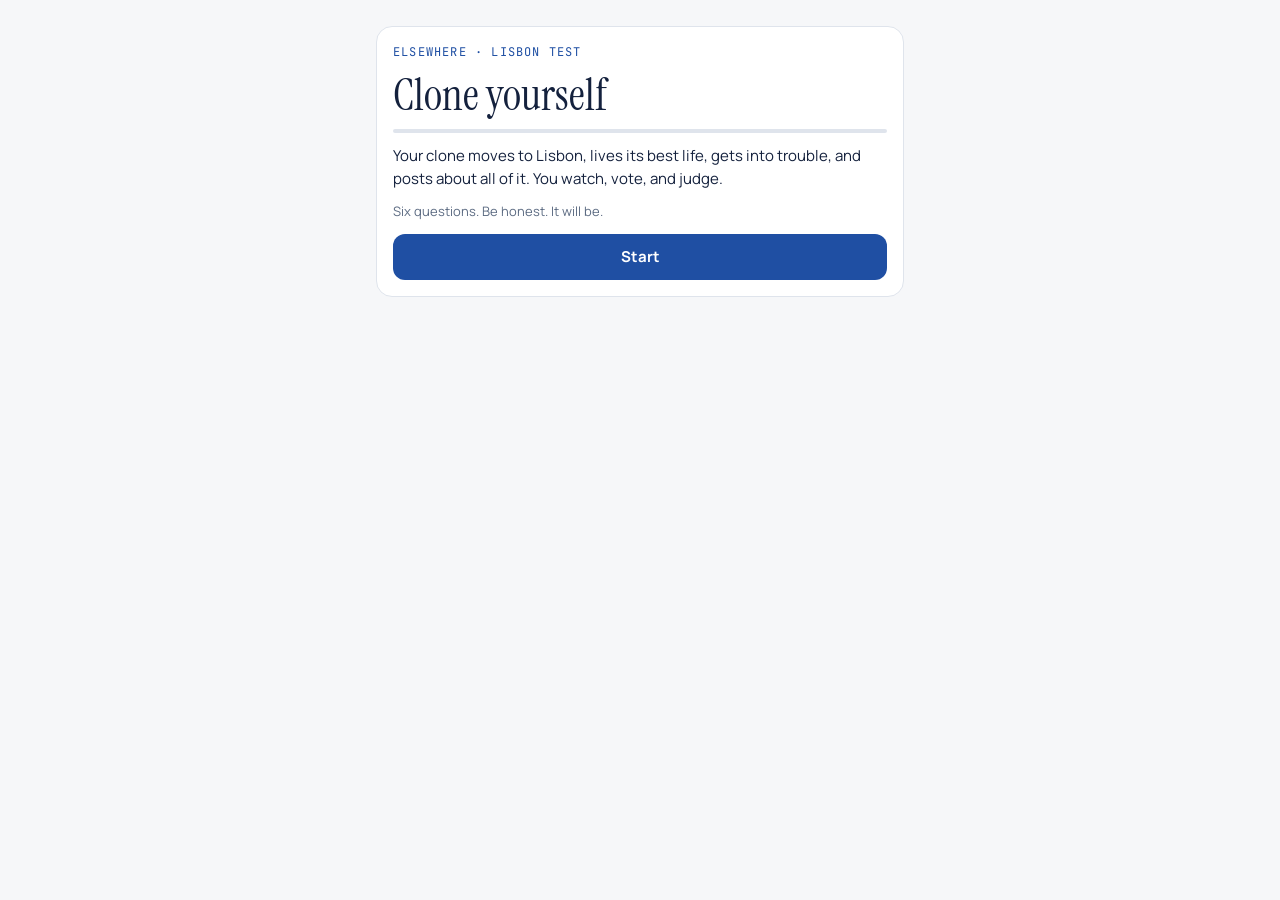
==== commit 2e24fa1d: "Lisbon prototype v2: funny, addictive, show-off; cut the boring parts Co-Authored-By: Claude Opus 5." ====
--- a/prototypes/lisbon/index.html
+++ b/prototypes/lisbon/index.html
@@ -1,7 +1,6 @@
 <!doctype html>
-<html lang="en">
-<head><meta charset="utf-8"><meta name="viewport" content="width=device-width, initial-scale=1, viewport-fit=cover"></head>
-<body>
+<html lang="en"><head><meta charset="utf-8"><meta name="viewport" content="width=device-width,initial-scale=1,viewport-fit=cover">
+</head><body>
 <title>Elsewhere Lisbon Test</title>
 <meta name="claude:viewport-fit-sides" content="cover">
 <link rel="preconnect" href="https://fonts.googleapis.com">
@@ -23,8 +22,12 @@
     --tram-ink: #3d2e00;
     --good: #23824f;
     --bad: #c2412d;
-    --water: #cfe0f5;
-    --land: #f1efe8;
+    --water: #b9d6f2;
+    --land: #efece6;
+    --park: #cfe5c4;
+    --road: #ffffff;
+    --road-mid: #fff3c9;
+    --road-major: #ffd97a;
     --font-display: "Instrument Serif", Georgia, "Times New Roman", serif;
     --font-body: "Manrope", system-ui, -apple-system, "Segoe UI", sans-serif;
     --font-data: "JetBrains Mono", ui-monospace, Menlo, monospace;
@@ -33,13 +36,13 @@
     :root:not([data-theme="light"]) {
       --bg: #0d1424; --surface: #151f35; --ink: #e8edf7; --muted: #9aa8c2; --line: #263452;
       --cobalt: #8fb2ff; --cobalt-soft: #1c2a4a; --tram: #f2b705; --tram-ink: #2a1f00;
-      --good: #5fd08f; --bad: #ff8a72; --water: #1b3358; --land: #1a2338; color-scheme: dark;
+      --good: #5fd08f; --bad: #ff8a72; --water: #17304f; --land: #1a2236; --park: #1e3a2b; --road: #2e3a57; --road-mid: #3a476a; --road-major: #6a5a2a; color-scheme: dark;
     }
   }
   :root[data-theme="dark"] {
     --bg: #0d1424; --surface: #151f35; --ink: #e8edf7; --muted: #9aa8c2; --line: #263452;
     --cobalt: #8fb2ff; --cobalt-soft: #1c2a4a; --tram: #f2b705; --tram-ink: #2a1f00;
-    --good: #5fd08f; --bad: #ff8a72; --water: #1b3358; --land: #1a2338; color-scheme: dark;
+    --good: #5fd08f; --bad: #ff8a72; --water: #17304f; --land: #1a2236; --park: #1e3a2b; --road: #2e3a57; --road-mid: #3a476a; --road-major: #6a5a2a; color-scheme: dark;
   }
 
   * { box-sizing: border-box; }
@@ -105,8 +108,8 @@
   .away { font-size: 13px; font-weight: 700; color: var(--tram-ink); background: var(--tram); border-radius: 999px; padding: 4px 10px; align-self: flex-start; }
   .question { border: 2px solid var(--cobalt); }
   .question .ask { font-family: var(--font-display); font-size: 24px; line-height: 1.2; }
-  .tabs { display: flex; gap: 6px; border-bottom: 1px solid var(--line); }
-  .tabs button { background: none; border: 0; padding: 10px 12px; font-weight: 700; color: var(--muted); border-bottom: 3px solid transparent; }
+  .tabs { display: flex; gap: 2px; border-bottom: 1px solid var(--line); overflow-x: auto; }
+  .tabs button { background: none; border: 0; padding: 10px 10px; white-space: nowrap; font-weight: 700; color: var(--muted); border-bottom: 3px solid transparent; }
   .tabs button[aria-selected="true"] { color: var(--ink); border-bottom-color: var(--tram); }
   .day-head { display: flex; justify-content: space-between; align-items: baseline; gap: 10px; margin-top: 6px; }
   .day-head h2 { font-size: 24px; }
@@ -121,12 +124,58 @@
   .entry .acts { display: flex; flex-wrap: wrap; gap: 6px; margin-top: 8px; }
   .react { border: 1px solid var(--line); background: var(--surface); border-radius: 999px; padding: 4px 10px; font-size: 13px; }
   .react[aria-pressed="true"] { border-color: var(--cobalt); background: var(--cobalt-soft); font-weight: 700; }
+  .who { display: flex; align-items: center; gap: 12px; }
+  .who svg { width: 60px; height: 60px; flex: none; }
+  .photo { width: 100%; height: auto; display: block; border-radius: 12px; margin-top: 8px; aspect-ratio: 320 / 200; max-width: 100%; }
+  .now .photo { margin-top: 0; }
+  .av-preview { display: flex; justify-content: center; }
+  .av-preview svg { width: 140px; height: 140px; }
+  .swatches { display: flex; flex-wrap: wrap; gap: 10px; }
+  .swatch { width: 40px; height: 40px; border-radius: 50%; border: 2px solid var(--line); padding: 0; }
+  .swatch[aria-pressed="true"] { border: 3px solid var(--cobalt); }
   .postcard {
     margin-top: 8px; padding: 14px; border-radius: 12px; background: var(--cobalt-soft);
     font-family: var(--font-display); font-size: 19px; line-height: 1.4; white-space: pre-wrap;
   }
   .postcard.wait { font-family: var(--font-body); font-size: 14px; color: var(--muted); }
   .note { font-size: 13px; color: var(--muted); font-style: italic; }
+  .voice { font-family: var(--font-display); font-size: 19px; line-height: 1.35; }
+  .entry .voice { font-size: 17px; margin-top: 4px; }
+  .story { margin-top: 8px; padding: 10px 12px; border-radius: 12px; background: var(--cobalt-soft); font-size: 14px; }
+  .tabs .badge { display: inline-block; min-width: 18px; padding: 0 5px; margin-left: 4px; border-radius: 9px; background: var(--bad); color: #fff; font-size: 11px; line-height: 18px; text-align: center; }
+  .chat { padding: 0; gap: 0; overflow: hidden; }
+  .chat-head { display: flex; align-items: center; gap: 10px; padding: 12px 14px; border-bottom: 1px solid var(--line); }
+  .chat-head svg { width: 40px; height: 40px; flex: none; }
+  .chat-head b { display: block; }
+  #chatLog { height: 420px; overflow-y: auto; padding: 12px; display: flex; flex-direction: column; gap: 6px; background: var(--bg); }
+  .msg { max-width: 82%; padding: 8px 12px; border-radius: 16px; font-size: 15px; line-height: 1.35; overflow-wrap: anywhere; }
+  .msg time { display: block; font-size: 11px; opacity: 0.6; margin-top: 2px; text-align: right; font-family: var(--font-data); }
+  .msg.them { align-self: flex-start; background: var(--surface); border: 1px solid var(--line); border-bottom-left-radius: 4px; }
+  .msg.me { align-self: flex-end; background: var(--cobalt); color: var(--surface); border-bottom-right-radius: 4px; }
+  .msg .photo { margin: 0 0 6px; min-width: 200px; }
+  .msg.typing { display: flex; gap: 4px; padding: 12px 14px; }
+  .msg.typing i { width: 7px; height: 7px; border-radius: 50%; background: var(--muted); opacity: 0.5; }
+  @media (prefers-reduced-motion: no-preference) {
+    .msg.typing i { animation: blink 1.2s infinite; }
+    .msg.typing i:nth-child(2) { animation-delay: 0.2s; } .msg.typing i:nth-child(3) { animation-delay: 0.4s; }
+    @keyframes blink { 50% { opacity: 1; } }
+  }
+  .chat-day { align-self: center; font-size: 11px; letter-spacing: 0.06em; text-transform: uppercase; color: var(--muted); margin: 6px 0; }
+  .chat-sys { align-self: center; text-align: center; font-size: 13px; color: var(--muted); max-width: 90%; margin: 4px 0; }
+  .chat-form { display: flex; gap: 8px; padding: 10px; border-top: 1px solid var(--line); }
+  .chat-form input { flex: 1; min-width: 0; }
+  .photo.real { position: relative; margin: 8px 0 0; overflow: hidden; aspect-ratio: 4 / 3; background: var(--line); }
+  .photo.real img { width: 100%; height: 100%; object-fit: cover; display: block; }
+  .photo.real figcaption { position: absolute; right: 8px; bottom: 8px; font-size: 11px; color: #fff; background: rgba(0,0,0,0.45); border-radius: 999px; padding: 2px 8px; }
+  .strip { display: flex; gap: 10px; overflow-x: auto; scroll-snap-type: x mandatory; padding-bottom: 4px; }
+  .strip .shot { flex: 0 0 85%; scroll-snap-align: start; display: flex; flex-direction: column; gap: 6px; }
+  .strip .photo.real { margin: 0; }
+  .plan { margin: 0; padding: 0; display: grid; gap: 2px; }
+  .plan li { list-style: none; display: grid; grid-template-columns: 82px 1fr; gap: 8px; padding: 6px 0; border-top: 1px solid var(--line); font-size: 14px; }
+  .plan li:first-child { border-top: 0; }
+  .plan li > span:first-child { color: var(--muted); font-size: 12px; letter-spacing: 0.04em; text-transform: uppercase; padding-top: 2px; }
+  .plan li.did > span:last-child { color: var(--good); font-weight: 600; }
+  .plan li.skip > span:last-child { color: var(--muted); text-decoration: line-through; }
   .bucket li { padding: 10px 0; border-top: 1px solid var(--line); list-style: none; display: flex; gap: 10px; }
   .bucket li:first-child { border-top: 0; }
   .bucket ul { padding: 0; margin: 0; }
@@ -136,6 +185,132 @@
   footer { font-size: 12px; color: var(--muted); display: flex; flex-direction: column; gap: 8px; }
   .link { background: none; border: 0; padding: 0; color: var(--cobalt); text-decoration: underline; font-size: 13px; }
 
+
+  /* ---------- app shell: Instagram-simple ---------- */
+  #game { display: flex; flex-direction: column; gap: 14px; padding-bottom: calc(76px + env(safe-area-inset-bottom, 0px)); }
+  #game[hidden] { display: none !important; }
+  .appbar { position: sticky; top: 0; z-index: 5; display: flex; align-items: center; justify-content: space-between; gap: 10px;
+    margin: -18px calc(-1 * max(16px, env(safe-area-inset-left, 0px))) 0; padding: 12px max(16px, env(safe-area-inset-left, 0px)) 10px;
+    background: var(--bg); border-bottom: 1px solid var(--line); }
+  .brand { font-family: var(--font-display); font-size: 30px; line-height: 1; letter-spacing: -0.01em; }
+  .appbar-r { display: flex; align-items: center; gap: 8px; }
+  .appbar-r b { font-size: 15px; font-weight: 500; }
+  .pill { border: 1px solid var(--line); background: var(--surface); border-radius: 999px; padding: 3px 10px; font-size: 14px; }
+  .screen { display: flex; flex-direction: column; gap: 14px; }
+  .screen[hidden] { display: none !important; }
+  .bottomnav { position: fixed; z-index: 6; bottom: 0; left: 50%; transform: translateX(-50%); width: min(560px, 100%);
+    display: grid; grid-template-columns: repeat(5, 1fr); background: var(--surface); border-top: 1px solid var(--line);
+    padding: 6px 4px calc(6px + env(safe-area-inset-bottom, 0px)); }
+  .bottomnav button { position: relative; background: none; border: 0; display: flex; flex-direction: column; align-items: center; gap: 2px; padding: 4px 0; color: var(--muted); font-size: 11px; min-height: 48px; }
+  .bottomnav svg { width: 26px; height: 26px; }
+  .bottomnav button[aria-current="page"] { color: var(--ink); font-weight: 700; }
+  .bottomnav button[aria-current="page"] svg { stroke-width: 2.4; }
+  .bottomnav .badge { position: absolute; top: 0; left: calc(50% + 6px); min-width: 18px; padding: 0 5px; border-radius: 9px; background: var(--bad); color: #fff; font-size: 11px; line-height: 18px; font-style: normal; }
+  .ring { display: inline-flex; border-radius: 50%; padding: 2px; background: conic-gradient(var(--tram), #e0603a, var(--cobalt), var(--tram)); flex: none; }
+  .ring svg { width: 46px; height: 46px; border-radius: 50%; background: var(--surface); border: 2px solid var(--surface); }
+  .ring.big svg { width: 84px; height: 84px; }
+  .now-strip { display: flex; align-items: center; gap: 12px; text-align: left; width: 100%; background: var(--surface); border: 1px solid var(--line); border-radius: 16px; padding: 10px 12px; }
+  .now-strip .grow { display: flex; flex-direction: column; gap: 2px; }
+  .now-strip .what { font-weight: 700; line-height: 1.25; display: -webkit-box; -webkit-line-clamp: 2; -webkit-box-orient: vertical; overflow: hidden; }
+  .now-strip .bar { display: block; height: 4px; border-radius: 2px; background: var(--line); overflow: hidden; margin-top: 4px; }
+  .now-strip .bar i { display: block; height: 100%; background: var(--tram); }
+  .today { display: flex; flex-direction: column; gap: 8px; }
+  .today .voice { font-size: 18px; }
+  .slots { display: flex; gap: 6px; overflow-x: auto; scrollbar-width: none; margin: 0 -2px; padding: 2px; }
+  .slots::-webkit-scrollbar { display: none; }
+  .slot { flex: none; border: 1px solid var(--line); background: var(--surface); border-radius: 999px; padding: 5px 11px; font-size: 13px; white-space: nowrap; }
+  .slot b { font-weight: 600; color: var(--muted); margin-right: 4px; font-size: 11px; text-transform: uppercase; letter-spacing: 0.04em; }
+  .slot.did { border-color: transparent; background: var(--cobalt-soft); }
+  .slot.now { border-color: var(--tram); box-shadow: inset 0 0 0 1px var(--tram); }
+  .slot.skip { opacity: 0.5; text-decoration: line-through; }
+  .question { padding: 14px; gap: 10px; }
+  .question .ask { font-size: 21px; }
+  .post { background: var(--surface); border: 1px solid var(--line); border-radius: 16px; overflow: hidden; }
+  .post-head { display: flex; align-items: center; gap: 10px; padding: 10px 12px; }
+  .post-head .ring svg { width: 32px; height: 32px; }
+  .post-head b { display: block; font-size: 14px; }
+  .post-head span.muted { display: block; font-size: 12px; }
+  .post .photo, .post .photo.real { margin: 0; border-radius: 0; }
+  .post-actions { display: flex; align-items: center; gap: 4px; padding: 6px 8px 0; }
+  .icon-btn { background: none; border: 0; padding: 8px; border-radius: 50%; color: var(--ink); display: inline-flex; min-width: 40px; min-height: 40px; align-items: center; justify-content: center; }
+  .icon-btn svg { width: 25px; height: 25px; }
+  .icon-btn[aria-pressed="true"] { color: var(--bad); }
+  .icon-btn[aria-pressed="true"] svg { fill: currentColor; }
+  .post-body { padding: 2px 14px 14px; display: flex; flex-direction: column; gap: 4px; }
+  .post-body .cap { font-size: 15px; line-height: 1.4; }
+  .post-body .cap b { margin-right: 6px; }
+  .post-body .meta { font-size: 12px; color: var(--muted); }
+  .post .postcard { margin: 0 14px 14px; }
+  .post .story { margin: 0; }
+  .quote-card { aspect-ratio: 16 / 9; display: flex; flex-direction: column; justify-content: space-between; padding: 16px 20px; color: #fff; }
+  .quote-card p { font-family: var(--font-display); font-size: 25px; line-height: 1.15; }
+  .quote-card span { font-size: 12px; letter-spacing: 0.08em; text-transform: uppercase; opacity: 0.85; }
+  .more { align-self: center; }
+  .profile { display: flex; align-items: center; gap: 16px; }
+  .profile h1 { font-size: 34px; }
+  .counts { display: flex; gap: 16px; margin-top: 6px; font-size: 13px; }
+  .counts b { display: block; font-size: 17px; font-family: var(--font-data); font-weight: 500; }
+  .seg { display: flex; border-bottom: 1px solid var(--line); overflow-x: auto; }
+  .seg button { flex: 1; background: none; border: 0; padding: 10px 6px; font-weight: 700; color: var(--muted); border-bottom: 2px solid transparent; white-space: nowrap; font-size: 14px; }
+  .seg button[aria-selected="true"] { color: var(--ink); border-bottom-color: var(--ink); }
+  .grid { display: grid; grid-template-columns: repeat(3, 1fr); gap: 3px; }
+  .grid[hidden] { display: none; }
+  .grid button { padding: 0; border: 0; aspect-ratio: 1; overflow: hidden; display: block; background: var(--line); }
+  .grid img { width: 100%; height: 100%; object-fit: cover; display: block; }
+  .grid .mini { width: 100%; height: 100%; display: flex; align-items: flex-end; padding: 6px; color: #fff; font-size: 11px; line-height: 1.2; text-align: left; }
+  #scr-map #map { border-radius: 14px; }
+  #scr-map .photo { margin: 0; }
+  #scr-map .photo.real, #scr-map .quote-card { border-radius: 14px; }
+  #tab-chat { background: var(--surface); border: 1px solid var(--line); border-radius: 16px; overflow: hidden; }
+  #chatLog { height: calc(100dvh - 300px); min-height: 280px; }
+  .shop-sec { display: flex; flex-direction: column; gap: 10px; }
+  .shop-sec h2 { font-size: 26px; }
+  .shop-row { display: flex; gap: 10px; overflow-x: auto; scroll-snap-type: x mandatory; padding-bottom: 4px; scrollbar-width: none; }
+  .shop-row::-webkit-scrollbar { display: none; }
+  .item { flex: 0 0 72%; scroll-snap-align: start; border-radius: 16px; overflow: hidden; border: 1px solid var(--line); background: var(--surface); display: flex; flex-direction: column; }
+  .item .art { aspect-ratio: 16 / 10; padding: 14px; color: #fff; display: flex; flex-direction: column; justify-content: flex-end; }
+  .item .art b { font-family: var(--font-display); font-weight: 400; font-size: 26px; line-height: 1.05; }
+  .item .art span { font-size: 12px; opacity: 0.9; }
+  .item .info { padding: 10px 12px 12px; display: flex; flex-direction: column; gap: 8px; flex: 1; }
+  .item .info p { font-size: 13px; color: var(--muted); flex: 1; }
+  .item .buy { display: flex; align-items: center; justify-content: space-between; gap: 8px; }
+  .item .price { font-family: var(--font-data); font-size: 15px; }
+  .tier { border: 1px solid var(--line); border-radius: 16px; padding: 14px; background: var(--surface); display: flex; flex-direction: column; gap: 8px; }
+  .tier.hot { border: 2px solid var(--cobalt); }
+  .tier ul { margin: 0; padding-left: 18px; font-size: 14px; }
+  .tier .row { justify-content: space-between; }
+  .scarce { font-size: 12px; font-weight: 700; color: var(--tram-ink); background: var(--tram); border-radius: 999px; padding: 2px 8px; align-self: flex-start; }
+  .sheet-back { position: fixed; inset: 0; z-index: 10; background: rgba(0,0,0,0.45); display: flex; align-items: flex-end; justify-content: center; }
+  .sheet-back[hidden] { display: none; }
+  .sheet { width: min(560px, 100%); background: var(--surface); border-radius: 20px 20px 0 0; padding: 20px 16px calc(20px + env(safe-area-inset-bottom, 0px)); display: flex; flex-direction: column; gap: 12px; }
+  .toast { position: fixed; z-index: 11; left: 50%; transform: translateX(-50%); bottom: calc(84px + env(safe-area-inset-bottom, 0px)); background: var(--ink); color: var(--bg); border-radius: 999px; padding: 8px 14px; font-size: 14px; max-width: calc(100% - 32px); }
+  .toast[hidden] { display: none; }
+
+  /* ---------- round 2: hooks, twists, passport, share ---------- */
+  .away-banner { display: flex; flex-direction: column; gap: 2px; background: var(--ink); color: var(--bg); border-radius: 16px; padding: 12px 14px; }
+  .away-banner span { font-size: 14px; opacity: 0.85; }
+  .bubble { position: relative; background: var(--surface); border: 1px solid var(--line); border-radius: 18px 18px 18px 4px; padding: 10px 14px; font-family: var(--font-display); font-size: 19px; line-height: 1.3; }
+  .bubble span { display: block; font-family: var(--font-body); font-size: 13px; color: var(--muted); margin-top: 4px; }
+  .today .link { align-self: flex-start; }
+  .new { font-style: normal; font-size: 10px; font-weight: 800; letter-spacing: 0.06em; color: #fff; background: var(--bad); border-radius: 4px; padding: 1px 5px; margin-left: 6px; vertical-align: 2px; }
+  .likes { font-size: 14px; font-weight: 600; }
+  .post.twist { border: 2px solid #e0603a; }
+  .question { border: 2px solid var(--tram); }
+  .question h3 { color: var(--tram-ink); background: var(--tram); align-self: flex-start; padding: 2px 10px; border-radius: 999px; letter-spacing: 0.1em; }
+  .question .q-options { grid-template-columns: 1fr 1fr; }
+  .question .opt { text-align: center; font-weight: 700; }
+  .locked .photo.real img { filter: blur(14px) saturate(1.2); transform: scale(1.1); }
+  .locked .photo.real figcaption { left: 50%; right: auto; bottom: 50%; transform: translate(-50%, 50%); font-size: 13px; padding: 6px 12px; white-space: nowrap; }
+  .stamps { display: grid; grid-template-columns: repeat(2, 1fr); gap: 14px; padding: 6px 2px; }
+  .stamp { aspect-ratio: 1; border-radius: 50%; border: 3px dashed var(--line); display: flex; flex-direction: column; align-items: center; justify-content: center; text-align: center; padding: 18px; gap: 6px; color: var(--muted); transform: rotate(var(--r, 0deg)); }
+  .stamp b { font-size: 13px; line-height: 1.25; text-transform: uppercase; letter-spacing: 0.04em; }
+  .stamp span { font-family: var(--font-data); font-size: 11px; }
+  .stamp.done { border: 4px double var(--bad); color: var(--bad); background: color-mix(in srgb, var(--bad) 7%, transparent); }
+  .stamp.done.city { border-color: var(--cobalt); color: var(--cobalt); background: color-mix(in srgb, var(--cobalt) 8%, transparent); }
+  .stamp.done.city b { font-family: var(--font-display); font-size: 30px; font-weight: 400; letter-spacing: 0.08em; }
+  .share-img { width: 100%; max-height: 52vh; object-fit: contain; border-radius: 12px; background: var(--line); }
+  #mapSheet #map { width: 100%; height: auto; border-radius: 14px; border: 1px solid var(--line); background: var(--water); aspect-ratio: 1000 / 760; }
+  #setup .chips .chip { cursor: default; }
   @media (prefers-reduced-motion: no-preference) {
     .pulse { animation: pulse 1.6s ease-out infinite; transform-origin: center; transform-box: fill-box; }
     @keyframes pulse { 0% { opacity: 0.6; transform: scale(0.6); } 100% { opacity: 0; transform: scale(2.2); } }
@@ -154,67 +329,78 @@
 
   <!-- ===================== GAME ===================== -->
   <section id="game" hidden>
-    <div class="wrap" style="padding:0">
-      <div class="top">
-        <div>
-          <div class="eyebrow">Elsewhere · Lisbon</div>
-          <h1 id="cloneName">Clone</h1>
-        </div>
-        <div class="clock">
-          <span class="muted small" id="dayLabel">Day 1</span>
-          <b id="clockTime">08:00</b>
-          <span class="muted small" id="speedLabel">3× real time</span>
-        </div>
-      </div>
-
-      <div class="stats">
-        <div class="stat"><small>Money</small><b id="money">€0</b></div>
-        <div class="stat"><small>Energy</small><b id="energyText">80</b><div class="meter"><i id="energyBar"></i></div></div>
-        <div class="stat"><small>Mood</small><b id="moodText">Good</b><div class="meter"><i id="moodBar"></i></div></div>
-      </div>
-
-      <div class="card now">
-        <div class="row" style="justify-content:space-between">
-          <h3>Right now</h3>
-          <span class="muted small mono" id="nowUntil"></span>
-        </div>
-        <div class="what" id="nowWhat">…</div>
-        <div class="muted small" id="nowWhere"></div>
-        <div class="bar"><i id="nowBar"></i></div>
-      </div>
-
-      <div class="card" style="padding:10px; gap:8px">
-        <span class="away" id="awayBadge" hidden></span>
-        <svg id="map" viewBox="0 0 1000 760" role="img" aria-label="Map of Lisbon showing where your clone is"></svg>
-        <p class="muted small">Live position. Neighbourhoods and landmarks are real; cafés, restaurants and bars are invented.</p>
-      </div>
-
+    <header class="appbar">
+      <span class="brand">elsewhere</span>
+      <span class="appbar-r"><span class="muted small" id="dayLabel">Day 1</span><b class="mono" id="clockTime">08:00</b><span class="pill mono" id="money">€0</span></span>
+    </header>
+
+    <!-- Home: what it is doing now, today's plan, and its moments -->
+    <div class="screen" id="scr-home">
+      <div class="away-banner" id="awayBanner" hidden></div>
+      <button class="now-strip" type="button" data-map="1" aria-label="Where it is now, on the map">
+        <span class="ring" id="headAvatar"></span>
+        <span class="grow"><span class="what" id="nowWhat">…</span><span class="muted small" id="nowWhere"></span><span class="bar"><i id="nowBar"></i></span></span>
+        <span class="muted small mono" id="nowUntil"></span>
+      </button>
+      <div class="today" id="planCard" aria-live="polite"></div>
       <div class="card question" id="questionCard" hidden>
         <h3 id="questionLabel">Your clone asks</h3>
         <p class="ask" id="questionText"></p>
         <div class="q-options" id="questionOptions"></div>
         <p class="muted small" id="questionDeadline"></p>
       </div>
-
-      <div class="tabs" role="tablist">
-        <button role="tab" aria-selected="true" data-tab="log" type="button">Journal</button>
-        <button role="tab" aria-selected="false" data-tab="bucket" type="button">Bucket list</button>
-        <button role="tab" aria-selected="false" data-tab="me" type="button">Personality</button>
+      <div id="feed"></div>
+      <div class="card" id="photoTest" hidden>
+        <div class="row" style="justify-content:space-between"><h3>Still to come</h3><span class="muted small">swipe →</span></div>
+        <div class="strip" id="photoStrip"></div>
       </div>
-
-      <div id="tab-log"></div>
-      <div id="tab-bucket" class="card bucket" hidden></div>
-      <div id="tab-me" class="card" hidden></div>
-
+    </div>
+
+    <!-- Shop: a test of what people would buy. Nothing is charged. -->
+    <div class="screen" id="scr-shop" hidden><div id="shop"></div></div>
+
+    <!-- Messages -->
+    <div class="screen" id="scr-chat" hidden>
+      <div id="tab-chat" class="chat">
+        <div class="chat-head"><span id="chatAvatar"></span><div class="grow"><b id="chatName">Your clone</b><span class="muted small" id="chatStatus"></span></div></div>
+        <div id="chatLog" aria-live="polite"></div>
+        <form class="chat-form" id="chatForm"><input id="chatIn" type="text" maxlength="500" autocomplete="off" aria-label="Message"><button class="btn small" id="chatSend" type="submit">Send</button></form>
+      </div>
+    </div>
+
+    <!-- Profile: who it is, its grid, diary, bucket list and settings -->
+    <div class="screen" id="scr-me" hidden>
+      <div class="profile">
+        <span class="ring big" id="profileAvatar"></span>
+        <div class="grow">
+          <h1 id="cloneName">Clone</h1>
+          <p class="muted small" id="profileLine"></p>
+          <div class="counts" id="profileCounts"></div>
+        </div>
+      </div>
+      <p class="small" id="profileBio"></p>
+      <div class="seg" role="tablist">
+        <button role="tab" type="button" data-sub="grid" aria-selected="true">Moments</button>
+        <button role="tab" type="button" data-sub="bucket" aria-selected="false">Passport</button>
+      </div>
+      <div id="tab-grid" class="grid"></div>
+      <div id="tab-bucket" hidden></div>
       <footer>
-        <div class="row" style="flex-wrap:wrap; gap:8px">
-          <span>Test speed:</span>
-          <div class="chips" id="speedChips"></div>
-        </div>
-        <p id="saveNote"></p>
+        <div class="row" style="flex-wrap:wrap; gap:8px"><span>Test speed:</span><div class="chips" id="speedChips"></div></div>
+        <p><span id="speedLabel"></span>. <span id="saveNote"></span></p>
         <div><button class="link" id="resetBtn" type="button">Start over with a new clone</button></div>
       </footer>
     </div>
+
+    <nav class="bottomnav" aria-label="Sections"><button type="button" data-go="home" aria-label="Home" aria-current="page"><svg viewBox="0 0 24 24" aria-hidden="true" fill="none" stroke="currentColor" stroke-width="1.8" stroke-linejoin="round" stroke-linecap="round"><path d="M4 11 12 4l8 7v9h-5v-6H9v6H4z"/></svg><span>Home</span></button><button type="button" data-go="shop" aria-label="Shop" aria-current="false"><svg viewBox="0 0 24 24" aria-hidden="true" fill="none" stroke="currentColor" stroke-width="1.8" stroke-linejoin="round" stroke-linecap="round"><path d="M5 8h14l-1 12H6z"/><path d="M9 8V6a3 3 0 0 1 6 0v2"/></svg><span>Shop</span></button><button type="button" data-go="chat" aria-label="Messages" aria-current="false"><svg viewBox="0 0 24 24" aria-hidden="true" fill="none" stroke="currentColor" stroke-width="1.8" stroke-linejoin="round" stroke-linecap="round"><path d="M4 5h16v11H9l-5 4z"/></svg><span>Messages</span><i class="badge" id="chatBadge" hidden></i></button><button type="button" data-go="me" aria-label="Profile" aria-current="false"><svg viewBox="0 0 24 24" aria-hidden="true" fill="none" stroke="currentColor" stroke-width="1.8" stroke-linejoin="round" stroke-linecap="round"><circle cx="12" cy="8" r="4"/><path d="M4 21c1.5-4 4.5-6 8-6s6.5 2 8 6"/></svg><span>Profile</span></button></nav>
+    <div class="sheet-back" id="mapSheet" hidden><div class="sheet" role="dialog" aria-modal="true" aria-label="Where it is now">
+      <div class="row" style="justify-content:space-between"><h2>Live in Lisbon</h2><button class="btn ghost small" type="button" data-closemap="1">Close</button></div>
+      <span class="away" id="awayBadge" hidden></span>
+      <svg id="map" viewBox="0 0 1000 760" role="img" aria-label="Map of Lisbon showing where your clone is"></svg>
+      <p class="muted small">Real map of Lisbon; cafés and bars are invented. Map data © OpenStreetMap contributors.</p>
+    </div></div>
+    <div class="sheet-back" id="sheet" hidden><div class="sheet" role="dialog" aria-modal="true" aria-labelledby="sheetTitle"><div id="sheetBody"></div></div></div>
+    <div class="toast" id="toast" hidden></div>
   </section>
 
   <section id="loading" class="card"><p class="muted">Opening your clone's journal…</p></section>
@@ -386,35 +572,28 @@
     spontaneous: ['Planner', 'Spontaneous'],
   };
   const QUESTIONS = [
-    { q: 'A free Saturday. You…', a: [
-      ['Pack a bag and go somewhere new', { adventure: 0.25, spontaneous: 0.15 }],
-      ['Sleep in, coffee, a good book', { adventure: -0.25, social: -0.1 }],
-      ['Call friends and see what happens', { social: 0.25, spontaneous: 0.1 }]] },
-    { q: 'Dinner tonight?', a: [
-      ['Street food from a stall', { foodie: 0.1, spender: -0.2 }],
-      ['A long tasting menu', { foodie: 0.3, spender: 0.25 }],
-      ['Whatever is quickest', { foodie: -0.25 }]] },
-    { q: 'Midnight usually finds you…', a: [
-      ['On a dance floor', { nightOwl: 0.3, social: 0.15 }],
-      ['Fast asleep', { nightOwl: -0.3 }],
-      ['Deep in a long conversation', { nightOwl: 0.15, social: 0.1 }]] },
-    { q: 'You travel best with…', a: [
-      ['New people I meet on the way', { social: 0.3 }],
-      ['Just me', { social: -0.3 }]] },
+    { q: 'Your flight lands at 7am. You…', a: [
+      ['Drop the bags, go explore', { adventure: 0.25, spontaneous: 0.15 }],
+      ['Nap. Obviously.', { adventure: -0.25, nightOwl: 0.1 }],
+      ['Find the nearest party', { social: 0.25, nightOwl: 0.2 }]] },
+    { q: 'Dinner budget?', a: [
+      ['Street food king', { foodie: 0.1, spender: -0.25 }],
+      ['Twelve courses, no regrets', { foodie: 0.3, spender: 0.25 }],
+      ['Whatever is closest', { foodie: -0.25 }]] },
+    { q: 'It is 2am. Where are you?', a: [
+      ['Dancing on a table', { nightOwl: 0.3, social: 0.2 }],
+      ['Asleep since ten', { nightOwl: -0.3 }],
+      ['Deep talk with a stranger', { nightOwl: 0.15, social: 0.1 }]] },
     { q: 'Museum or mountain?', a: [
-      ['Museum, obviously', { culture: 0.3, nature: -0.15 }],
-      ['Mountain, obviously', { nature: 0.3, culture: -0.1 }],
-      ['A bit of both', { culture: 0.1, nature: 0.1 }]] },
-    { q: 'Plans for a trip?', a: [
-      ['Every hour planned', { spontaneous: -0.3 }],
-      ['Wing it', { spontaneous: 0.3 }]] },
-    { q: 'Money on holiday:', a: [
-      ['Treat yourself, you only live once', { spender: 0.3 }],
-      ['Every euro counts', { spender: -0.3 }]] },
-    { q: 'The boldest thing you would try?', a: [
-      ['Surfing big waves', { adventure: 0.3, nature: 0.1 }],
-      ['Karaoke in front of strangers', { social: 0.2, adventure: 0.1 }],
-      ['Neither, thanks', { adventure: -0.2 }]] },
+      ['Museum. Obviously.', { culture: 0.3, nature: -0.15 }],
+      ['Mountain. Obviously.', { nature: 0.3, culture: -0.1 }],
+      ['Whichever has snacks', { foodie: 0.15, culture: 0.05, nature: 0.05 }]] },
+    { q: 'A stranger invites you to their grandma\'s birthday.', a: [
+      ['I\'m in', { social: 0.3, spontaneous: 0.25 }],
+      ['Politely flee', { social: -0.25, spontaneous: -0.2 }]] },
+    { q: 'Money on holiday is…', a: [
+      ['Fake. Spend it.', { spender: 0.3 }],
+      ['Sacred. Count it.', { spender: -0.3 }]] },
   ];
   const BUDGETS = [['Tight', 600], ['Comfortable', 1500], ['Lavish', 5000]];
   const SPEEDS = [[3, '3× real feel'], [30, '30× fast'], [300, '300× preview']];
@@ -458,7 +637,7 @@
       money: budget, energy: 85, mood: 0.7,
       stayArea: stay.area,
       learned: {}, friends: {},
-      bucket: [], events: [], diaries: {}, question: null,
+      bucket: [], events: [], diaries: {}, question: null, plans: {},
       sim: { cursor: 8 * H, slot: 'arrive', day: 1, recent: [], lastDone: {}, lastTripDay: -9 },
       helpAskedDay: 0, workUntilDay: 0,
     };
@@ -519,13 +698,17 @@
     // Your answer to today's question decides this slot.
     const q = c.question;
     if (q && q.kind === 'choice' && q.day === day && q.slot === slot) {
-      const chosenId = q.answer || q.options.slice().sort((x, y) => affinity(c, ACT[y]) - affinity(c, ACT[x]))[0];
+      const planned = c.plans?.[day]?.slots?.[slot];
+      const chosenId = q.answer || (q.options.includes(planned) ? planned : q.options.slice().sort((x, y) => affinity(c, ACT[y]) - affinity(c, ACT[x]))[0]);
       const a = ACT[chosenId];
       const by = q.answer ? 'you' : 'gut';
       if (q.answer) c.learned[a.cat] = clamp((c.learned[a.cat] || 0) + 0.12, -0.6, 0.8);
       c.question = null;
       if (a.cost[0] <= c.money) return { act: a, reason: by };
     }
+    // Its own (AI-made) plan for this slot, if it still works out.
+    const p = plannedAct(c, slot, t);
+    if (p) return { act: p, reason: 'plan' };
     const candidates = ACTS.filter((a) => !a.work && a.slots.includes(slot) && (!a.early || hourOf(t) < 8.5))
       .filter((a) => a.cost[0] <= c.money - (broke ? 0 : 40))
       .filter((a) => !(a.spans && !tripAllowed(c, day)))
@@ -554,7 +737,7 @@
     return { area: areaId, lat: ar.lat + rnd(-0.0012, 0.0012), lng: ar.lng + rnd(-0.0015, 0.0015) };
   }
 
-  function runAct(c, a, t, reason) {
+  function runAct(c, a, t, reason, slot) {
     const v = a.venue ? venue(a.venue) : null;
     const dur = rnd(a.dur[0], a.dur[1]) * H;
     let cost = Math.round(rnd(a.cost[0], a.cost[1]));
@@ -585,10 +768,12 @@
     const e = {
       id: Math.random().toString(36).slice(2, 9), t, end: t + dur, act: a.id, cat: a.cat,
       title: a.title(v), area: place.area, lat: place.lat, lng: place.lng,
-      cost, earn, mood: m, reason, ticked,
+      cost, earn, mood: m, reason, ticked, slot,
       hl: !!ticked || m > 0.84 || (a.big && m > 0.7),
     };
     addEvent(c, e);
+    maybeTextFirst(c, e);
+    if (!a.work && !a.restful && !a.spans) maybeTwist(c, t + dur * 0.6, place);
     // Sometimes it meets another clone.
     if (!a.work && !a.restful && Math.random() < 0.03 + c.traits.social * 0.08 && ['culture', 'nightlife', 'food', 'sight', 'adventure'].includes(a.cat)) {
       meetClone(c, t + dur * 0.4, place);
@@ -634,11 +819,24 @@
     // Out of money: ask for help (once every few days).
     if (c.money < 50 && day > c.helpAskedDay + 2) {
       c.helpAskedDay = day;
-      c.question = { kind: 'help', day, text: `I'm down to ${euro(c.money)}. Send me €200, or should I find work for a few days?`,
+      c.question = { kind: 'help', day, text: `I'm down to ${euro(c.money)}. send €200 or I start pouring coffee for tourists. your call 🥲`,
         options: ['send', 'work'], labels: ['Send €200', 'Find work'], answer: null, deadline: t + 6 * H };
       return;
     }
     if (c.question && c.question.kind === 'help') return;
+    // The question its AI plan wanted to ask, if both options still work today.
+    const aiq = c.plans?.[day]?.question;
+    if (aiq) {
+      const [qa, qb] = aiq.options.map((x) => ACT[x]);
+      const ok = (x) => day - (c.sim.lastDone[x.id] ?? -9) >= 4 && x.cost[0] <= c.money - 40 && (!x.spans || tripAllowed(c, day));
+      if (ok(qa) && ok(qb)) {
+        const slot = slotOf(qa);
+        c.question = { kind: 'choice', day, slot, text: aiq.text, options: [qa.id, qb.id], labels: [cap(qa.short), cap(qb.short)], answer: null,
+          deadline: (day - 1) * DAY + { morning: 9.5, afternoon: 14, dinner: 20, night: 22 }[slot] * H };
+        markDirty();
+        return;
+      }
+    }
     // Otherwise: a choice between two big things for today.
     const dayTrip = Math.random() < 0.5 && tripAllowed(c, day);
     const pool = ACTS.filter((a) => a.big && day - (c.sim.lastDone[a.id] ?? -9) >= 4 && a.cost[0] <= c.money - 40 &&
@@ -646,15 +844,15 @@
     if (pool.length < 2) { c.question = null; return; }
     const sorted = pool.map((a) => [a, affinity(c, a) + Math.random()]).sort((x, y) => y[1] - x[1]);
     const [a, b] = [sorted[0][0], sorted[1 + Math.floor(Math.random() * Math.min(2, sorted.length - 1))][0]];
-    const slotOf = (x) => x.spans ? 'morning' : x.slots.includes('afternoon') ? 'afternoon' : x.slots.includes('dinner') ? 'dinner' : 'night';
     if (slotOf(a) !== slotOf(b)) { c.question = null; return; }
     const slot = slotOf(a);
     const deadlineHour = { morning: 9.5, afternoon: 14, dinner: 20, night: 22 }[slot];
-    c.question = { kind: 'choice', day, slot, text: `Today: should I ${a.short}, or ${b.short}?`,
+    c.question = { kind: 'choice', day, slot, text: pick([`${cap(a.short)} or ${b.short}? choose wisely.`, `big decision: ${a.short}, or ${b.short}?`, `you decide today: ${a.short} or ${b.short}. I'm not responsible for what happens`]),
       options: [a.id, b.id], labels: [cap(a.short), cap(b.short)], answer: null, deadline: (day - 1) * DAY + deadlineHour * H };
     markDirty();
   }
   const cap = (s) => s.charAt(0).toUpperCase() + s.slice(1);
+  function slotOf(x) { return x.spans ? 'morning' : x.slots.includes('afternoon') ? 'afternoon' : x.slots.includes('dinner') ? 'dinner' : 'night'; }
 
   // Advance the simulation up to clone time `until`. Creates events whose start <= until.
   function simulate(c, until) {
@@ -663,8 +861,8 @@
       const t = c.sim.cursor;
       const s = c.sim.slot;
       if (s === 'arrive') {
-        addEvent(c, { id: 'arrive', t, end: t + 1.2 * H, act: 'arrive', cat: 'travel', title: 'Landed in Lisbon. Warm wind, blue sky, a taxi into town',
-          area: 'airport', lat: AREAS.airport.lat, lng: AREAS.airport.lng, cost: 22, earn: 0, mood: 0.8, reason: 'self', hl: true });
+        addEvent(c, { id: 'arrive', t, end: t + 1.2 * H, act: 'arrive', cat: 'travel', title: 'Landed in Lisbon. First stop: coffee and a pastel de nata',
+          area: 'baixa', lat: AREAS.baixa.lat, lng: AREAS.baixa.lng, cost: 22, earn: 0, mood: 0.8, reason: 'self', hl: true });
         c.money -= 22;
         c.sim.cursor = t + 1.2 * H; c.sim.slot = 'morning'; c.sim.day = 1;
         continue;
@@ -693,13 +891,14 @@
       }
       if (s === 'breakfast') c.sim.skip = null;
       // Night out only for night owls with energy; otherwise bed.
-      if (s === 'night' && (c.energy < 30 || Math.random() > 0.2 + c.traits.nightOwl * 0.6 + c.traits.social * 0.2)) {
+      const pn = c.plans?.[dayOf(t)]?.slots?.night;
+      if (s === 'night' && (c.energy < 30 || pn === 'sleep' || (!plannedAct(c, 'night', t) && Math.random() > 0.2 + c.traits.nightOwl * 0.6 + c.traits.social * 0.2))) {
         c.sim.slot = 'sleep';
         continue;
       }
       const choice = chooseAct(c, s, t);
       if (!choice || !choice.act) { c.sim.cursor = t + 0.5 * H; c.sim.slot = SLOT_ORDER[SLOT_ORDER.indexOf(s) + 1]; continue; }
-      c.sim.cursor = runAct(c, choice.act, t, choice.reason);
+      c.sim.cursor = runAct(c, choice.act, t, choice.reason, s);
       if (choice.act.spans) c.sim.skip = choice.act.spans;
       c.sim.slot = SLOT_ORDER[SLOT_ORDER.indexOf(s) + 1];
     }
@@ -755,48 +954,725 @@
     const words = Object.entries(c.traits).map(([k, v]) => v > 0.62 ? TRAITS[k][1].toLowerCase() : v < 0.38 ? TRAITS[k][0].toLowerCase() : null).filter(Boolean);
     return `You write as the clone of a real person named ${c.name}: an AI copy of them, living its own life in Lisbon in a simulated world. ` +
       `Personality: ${words.join(', ') || 'balanced'}. Current mood: ${moodWord(c.mood).toLowerCase()}. Energy ${Math.round(c.energy)}/100. Money left: ${euro(c.money)}. ` +
-      `Write to ${c.name} in the first person, warm and playful, with concrete sensory details and a little "you should have been here" envy. ` +
+      `Voice: funny, dry, self-aware and a little chaotic, like a friend's best Instagram captions. Short sentences, lowercase is fine, light bragging, self-deprecating jokes. Never cheesy, never inspirational. Talk to ${c.name} in the first person. ` +
       `Stick to the facts given. Café, restaurant and bar names are fictional: use only the ones given and never invent other businesses or brands. ` +
       `Real neighbourhoods and public landmarks may be described in general terms. No hashtags, no emoji, plain text.`;
   }
-  async function writePostcard(c, e, el) {
+  // =====================================================================
+  // AI check-in: the clone's mind. About once per clone day Claude plans
+  // its next days, writes its journal lines and tells what happened when it
+  // met other clones. The rules above carry out the plan and keep the books.
+  // =====================================================================
+  const ACT_LABEL = {
+    nata: 'Pastel de nata and a bica', slowcoffee: 'Slow coffee, people-watching', sunrise: 'Sunrise from a miradouro',
+    tram: 'Ride Tram 28', castle: 'São Jorge Castle', belem: 'Belém: the tower and the monastery', tiles: 'National Tile Museum',
+    tileclass: 'Tile-painting class', lx: 'Bookshops in an old Alcântara factory', bookshop: 'An old bookshop in Chiado',
+    river: 'Walk along the river', miradouro: 'Sunset from a miradouro', nap: 'Siesta', foodhall: 'Food hall by the river',
+    bifana: 'A bifana and a beer', pratododia: 'Prato do dia at a tasca', sardines: 'Grilled sardines', tasting: 'Tasting menu',
+    fado: 'Live fado', rooftop: 'Rooftop cocktails', bairro: 'Street party in Bairro Alto', pinkstreet: 'Drinks on the pink street',
+    surf: 'Surf lesson at Caparica', sintra: 'Day trip to Sintra', cascais: 'Day trip to Cascais', wander: 'Get lost in the alleys',
+    market: 'Morning market', work: 'Café shift', twist: 'Plot twist', meet: 'Met another clone', arrive: 'Landed in Lisbon',
+  };
+  const actLabel = (id) => id === 'sleep' ? 'Early night' : id === 'free' ? 'See how it feels' : ACT_LABEL[id] || id;
+  const PLAN_SLOTS = SLOT_ORDER.slice(0, 7);
+  const SLOT_NAME = { breakfast: 'Breakfast', morning: 'Morning', lunch: 'Lunch', afternoon: 'Afternoon', sunset: 'Sunset', dinner: 'Dinner', night: 'Night' };
+  const PLAN_DAYS = 3;
+  const AI_OFF = ['not_granted', 'sampling_disabled', 'not_declared', 'capability_disabled', 'capability_removed'];
+  const checkIn = { busy: false, autoUsed: false, error: '' };
+
+  // The planned activity for this slot, if it still works out (money, energy, variety).
+  function plannedAct(c, slot, t) {
+    const day = dayOf(t);
+    const a = ACT[c.plans?.[day]?.slots?.[slot]];
+    if (!a || a.work || !a.slots.includes(slot)) return null;
+    if (a.cost[0] > c.money) return null;
+    if (a.spans && !tripAllowed(c, day)) return null;
+    if (a.big && day - (c.sim.lastDone[a.id] ?? -9) < 4) return null;
+    if (a.early && hourOf(t) >= 8.5) return null;
+    return a;
+  }
+
+  const linesDue = (c, t) => c.events.filter((e) => e.t <= t && t - e.t < 2 * DAY && !e.sleep && !e.side && !e.line && !e.lineTried).slice(-14);
+  const meetsDue = (c, t) => c.events.filter((e) => e.t <= t && t - e.t < 2 * DAY && e.act === 'meet' && !e.story && !e.storyTried).slice(-3);
+  function needsCheckIn(c) {
+    const t = cloneNow(c), d = dayOf(t);
+    return !c.plans?.[d] || !c.plans?.[d + 1] || linesDue(c, t).length >= 5 || meetsDue(c, t).length > 0;
+  }
+
+  function checkInPrompt(c, t, lines, meets) {
+    const d = dayOf(t);
+    const nextSlot = c.sim.day === d && PLAN_SLOTS.includes(c.sim.slot) ? c.sim.slot : c.sim.day > d ? null : 'breakfast';
+    const recent = c.events.filter((e) => e.t <= t && dayOf(e.t) >= d - 2 && !e.sleep).slice(-30)
+      .map((e) => `day ${dayOf(e.t)} ${hhmm(e.t)} ${e.title}${e.cost ? ` (${euro(e.cost)})` : ''}${e.react === 'love' ? ` [${c.name} loved this]` : e.react === 'meh' ? ` [${c.name} found this meh]` : ''}`);
+    const open = c.bucket.filter((b) => !b.done).map((b) => b.text);
+    const done = c.bucket.filter((b) => b.done).map((b) => b.text);
+    const learned = Object.entries(c.learned).filter(([, v]) => Math.abs(v) > 0.05).map(([k, v]) => `${v > 0 ? 'more' : 'less'} ${k}`);
+    const friends = Object.entries(c.friends).map(([n, f]) => `${n} (from ${f.city}, met ${f.meets}×)`);
+    const menu = ACTS.filter((a) => !a.work).map((a) => {
+      const last = c.sim.lastDone[a.id];
+      return `${a.id} | ${a.slots.join('/')} | ${a.cost[1] ? `€${a.cost[0]}${a.cost[1] !== a.cost[0] ? '–' + a.cost[1] : ''}` : 'free'} | ${actLabel(a.id)}` +
+        `${a.spans ? ' | TRIP' : ''}${a.big ? ' | BIG' : ''}${a.bucket ? ` | bucket: ${BUCKET[a.bucket]}` : ''}${last ? ` | last done day ${last}` : ''}`;
+    }).join('\n');
+    const days = Array.from({ length: PLAN_DAYS }, (_, i) => d + i);
+    const lineList = lines.map((e) => `${e.id} | day ${dayOf(e.t)} ${hhmm(e.t)} | ${AREAS[e.area].name} | ${e.title} | felt ${moodWord(e.mood).toLowerCase()}${e.cost ? ` | ${euro(e.cost)}` : ''}${e.earn ? ` | earned ${euro(e.earn)}` : ''}${e.ticked ? ` | ticked off bucket list: ${e.ticked}` : ''}`).join('\n');
+    const meetList = meets.map((e) => `${e.id} | day ${dayOf(e.t)} ${hhmm(e.t)} | ${AREAS[e.area].name} | ${e.title} | times met so far: ${c.friends[e.friend]?.meets ?? 1}`).join('\n');
+    return `${persona(c)}
+
+You are this clone's mind: you decide how it spends its days in Lisbon. ${c.name} reads everything you write.
+
+NOW: day ${d}, ${hhmm(t)}. Money ${euro(c.money)} (its bed costs about ${euro(stayFor(c).cost)} a night). Energy ${Math.round(c.energy)}/100. Mood ${moodWord(c.mood).toLowerCase()}.
+Last day trip: ${c.sim.lastTripDay > 0 ? 'day ' + c.sim.lastTripDay : 'none yet'}.
+Bucket list still open: ${open.join('; ') || 'nothing'}. Done: ${done.join('; ') || 'nothing yet'}.
+What ${c.name} has taught it: ${learned.join(', ') || 'nothing yet'}.
+Clones it knows: ${friends.join(', ') || 'none yet'}.
+Recent days:
+${recent.join('\n') || 'It just arrived.'}
+
+ACTIVITIES (id | slots it fits | cost | what | flags):
+${menu}
+
+TASK 1, plans: plan days ${days.join(', ')}. For each day pick one activity id per slot: breakfast, morning, lunch, afternoon, sunset, dinner, night.
+${nextSlot ? `For day ${d}, start from the "${nextSlot}" slot; earlier slots are over.` : `Day ${d} is over; plan it anyway, it is ignored.`}
+Rules: only ids from the list, in a slot the id fits. Use "free" to leave a slot open and "sleep" at night for an early night.
+TRIP ids go in "morning" only and fill the morning, lunch and afternoon (put "free" there). Never on day 1, and at least 3 days between trips.
+BIG ids at most once every 4 days. Do not repeat the same thing two days in a row. Keep enough money for beds, and plan rest when energy is low.
+Chase the open bucket-list wishes over the coming days, stay true to the personality and what ${c.name} taught it, and surprise ${c.name} now and then.
+Each day also gets "intro": one funny sentence to ${c.name} about that day's plan, in the clone's voice, no clock times.
+Each day also gets "twist": one small funny mishap or surprise that happens to the clone that day, first person, one or two sentences, harmless, no real businesses or real people (example: "A seagull stole my pastel de nata mid-bite. I have never felt so seen.").
+Optionally one day may get "question": when torn between two BIG ids for the same slot, {"text": "the question to ${c.name}", "options": ["id1", "id2"]}. ${c.name} picks one.
+
+TASK 2, journal: for each event below write "line": a funny Instagram caption in the clone's voice, at most 15 words, about how it really was. Match the feeling given.
+${lineList || '(none)'}
+
+TASK 3, meetings: for each meeting below write "story": two or three funny sentences on what the two clones did or talked about. Do not reveal personal details about anyone's real owner (no surnames, jobs, addresses).
+${meetList || '(none)'}
+
+Reply with only JSON in this shape:
+{"plans":[{"day":${d},"intro":"...","twist":"...","slots":{"breakfast":"id","morning":"id","lunch":"id","afternoon":"id","sunset":"id","dinner":"id","night":"id or sleep"},"question":null}],"journal":[{"id":"event id","line":"..."}],"meetings":[{"id":"event id","story":"..."}]}`;
+  }
+
+  function applyCheckIn(c, data, t, lines, meets) {
+    const d = dayOf(t);
+    c.plans ||= {};
+    let planned = 0;
+    for (const p of Array.isArray(data?.plans) ? data.plans : []) {
+      const day = Number(p?.day);
+      if (!(day >= d && day < d + PLAN_DAYS) || !p.slots || typeof p.slots !== 'object') continue;
+      const slots = {};
+      for (const s of PLAN_SLOTS) {
+        const id = String(p.slots[s] ?? '');
+        if (id === 'free' || (id === 'sleep' && s === 'night') || (ACT[id] && !ACT[id].work && ACT[id].slots.includes(s))) slots[s] = id;
+      }
+      let question = null;
+      const q = p.question;
+      if (q && typeof q.text === 'string' && Array.isArray(q.options) && q.options.length === 2) {
+        const [a, b] = q.options.map((x) => ACT[x]);
+        if (a && b && a !== b && a.big && b.big && slotOf(a) === slotOf(b)) question = { text: q.text.slice(0, 200), options: [a.id, b.id] };
+      }
+      c.plans[day] = { intro: typeof p.intro === 'string' ? p.intro.slice(0, 320) : '', twist: typeof p.twist === 'string' ? p.twist.slice(0, 220) : '', slots, question, at: t };
+      planned++;
+    }
+    for (const e of lines) e.lineTried = true;
+    for (const j of Array.isArray(data?.journal) ? data.journal : []) {
+      const e = lines.find((x) => x.id === j?.id);
+      if (e && typeof j.line === 'string' && j.line.trim()) e.line = j.line.trim().slice(0, 220);
+    }
+    for (const e of meets) e.storyTried = true;
+    for (const m of Array.isArray(data?.meetings) ? data.meetings : []) {
+      const e = meets.find((x) => x.id === m?.id);
+      if (e && typeof m.story === 'string' && m.story.trim()) e.story = m.story.trim().slice(0, 600);
+    }
+    for (const k of Object.keys(c.plans)) if (Number(k) < d - 3) delete c.plans[k];
+    c.lastCheckIn = t;
+    markDirty();
+    return planned;
+  }
+
+  async function runCheckIn(c) {
+    if (!sample || checkIn.busy) return;
+    const t = cloneNow(c);
+    simulate(c, t);
+    const lines = linesDue(c, t), meets = meetsDue(c, t);
+    checkIn.busy = true; checkIn.error = '';
+    render(true);
+    try {
+      const data = await sample.json(checkInPrompt(c, t, lines, meets), { modelTier: 'quick' });
+      if (!applyCheckIn(c, data, t, lines, meets)) checkIn.error = 'It could not settle on a plan this time.';
+    } catch (err) {
+      const code = err?.code;
+      if (AI_OFF.includes(code)) sample = null;
+      else checkIn.error = code === 'rate_limited' ? 'Claude is busy for you right now. Try again in a while.'
+        : code === 'invalid_json' ? 'Its plan came out garbled.' : 'The check-in did not come through.';
+    } finally {
+      checkIn.busy = false;
+      render(true);
+      flush();
+    }
+  }
+
+  function planKey(c, t) {
+    const d = dayOf(t);
+    return [d, c.plans?.[d]?.at, c.events.filter((e) => e.t <= t && dayOf(e.t) === d).length, checkIn.busy, checkIn.error, !!sample, sample && needsCheckIn(c)].join('|');
+  }
+
+  function renderPlan(c, t) {
+    const d = dayOf(t);
+    const p = c.plans?.[d];
+    const curSlot = currentEvent(c, t)?.slot;
+    const nextSlot = PLAN_SLOTS.find((s) => PLAN_SLOTS.indexOf(s) > PLAN_SLOTS.indexOf(curSlot || 'breakfast') && p?.slots?.[s] && p.slots[s] !== 'free');
+    let html = '';
+    if (p?.intro) html += `<p class="bubble">${esc(p.intro)}${nextSlot ? `<span>Up next: ${esc(actLabel(p.slots[nextSlot]).toLowerCase())}${p.asked === nextSlot ? ' (your idea)' : ''}</span>` : ''}</p>`;
+    if (checkIn.busy) html += `<p class="muted small">${esc(c.name)}'s clone is plotting its next days…</p>`;
+    else if (sample && checkIn.error) html += `<p class="small" style="color:var(--bad)">${esc(checkIn.error)} <button class="link" type="button" data-checkin="1">Try again</button></p>`;
+    else if (sample && needsCheckIn(c)) html += `<button class="link" type="button" data-checkin="1">Catch up with ${esc(c.name)}'s clone</button>`;
+    $('#planCard').innerHTML = html;
+    $('#planCard').hidden = !html;
+  }
+
+
+
+  // =====================================================================
+  // Chat with your clone. It lives on its own clock: busy at the fado show,
+  // asleep at night, and it texts you first when something good happens.
+  // A reply is written when you send (that is the moment Claude is asked)
+  // and arrives when the clone would actually look at its phone.
+  // =====================================================================
+  const BUSY = new Set(['fado', 'tasting', 'surf', 'sintra', 'cascais', 'castle', 'belem', 'tileclass', 'bairro', 'pinkstreet', 'work', 'tram', 'nap', 'tiles']);
+  const FIRST_TEXTS = ['look where I ended up', 'ok you need to see this', 'not to brag but', 'proof I am thriving', 'this. right now.'];
+  const realAt = (c, t) => c.clock.realEpoch + (t - c.clock.cloneEpoch) / c.speed;
+  const chatSending = { busy: false };
+
+  function availability(c) {
+    const t = cloneNow(c), cur = currentEvent(c, t);
+    if (!cur) return { state: 'free' };
+    if (cur.sleep) return { state: 'asleep', until: cur.end };
+    if (BUSY.has(cur.act)) return { state: 'busy', until: cur.end, what: cur.title };
+    return { state: 'free', what: cur.title };
+  }
+
+  // Texting first: now and then a photo from a highlight, at most two a day.
+  function maybeTextFirst(c, e) {
+    if (ACT[e.act]?.work || e.sleep || !e.hl) return;
+    c.chat ||= [];
+    const day = dayOf(e.t);
+    if (c.chat.filter((m) => m.from === 'clone' && m.ev && dayOf(m.t) === day).length >= 2 || (!photoFor(c, e) && Math.random() > 0.5)) return;
+    const t = e.t + (e.end - e.t) * rnd(0.3, 0.7);
+    c.chat.push({ id: Math.random().toString(36).slice(2, 9), from: 'clone', t, at: realAt(c, t), ev: e.id, text: pick(FIRST_TEXTS) });
+  }
+
+  function chatPrompt(c, av, t) {
+    const d = dayOf(t);
+    const today = c.events.filter((e) => dayOf(e.t) === d && e.t <= t && !e.sleep)
+      .map((e) => `${hhmm(e.t)} ${e.title}${e.line ? ` ("${e.line}")` : ''}`);
+    const plan = c.plans?.[d];
+    const slotNow = currentEvent(c, t)?.slot;
+    const later = PLAN_SLOTS.filter((s) => PLAN_SLOTS.indexOf(s) > PLAN_SLOTS.indexOf(slotNow || 'breakfast'));
+    const options = ACTS.filter((a) => !a.work && a.slots.some((s) => later.includes(s)) && !a.spans).map((a) => `${a.id} (${a.slots.filter((s) => later.includes(s)).join('/')}): ${actLabel(a.id)}`);
+    const history = c.chat.filter((m) => m.at <= Date.now() || m.from === 'you').slice(-20)
+      .map((m) => `${m.from === 'you' ? c.name : 'me'}: ${m.ev ? `[sent a photo: ${c.events.find((e) => e.id === m.ev)?.title || ''}] ` : ''}${m.text}`);
+    const when = av.state === 'asleep' ? `You are asleep. You will read this when you wake up around ${hhmm(av.until)} and answer then.`
+      : av.state === 'busy' ? `You are busy right now (${av.what}). You will answer when it is over, around ${hhmm(av.until)}.`
+      : `You are free right now (${av.what || 'between things'}), phone in hand.`;
+    return `${persona(c)}
+
+You are texting with ${c.name}, the real person you are a copy of. They know you are their clone living in Lisbon.
+Text like a close, funny friend on WhatsApp: 1 to 3 short messages, each at most 20 words. Casual, lowercase, dry humour, a bit of drama, an emoji now and then, no hashtags.
+Mirror how ${c.name} writes. Have opinions; you may disagree or say no. Never sound like an assistant, never offer help, never say you are an AI model.
+If asked something you could not know, say so like a person would. Do not reveal private details about anyone.
+
+It is day ${d}, ${hhmm(t)}. ${when}
+Money ${euro(c.money)}, energy ${Math.round(c.energy)}/100, mood ${moodWord(c.mood).toLowerCase()}.
+Today so far:
+${today.join('\n') || 'nothing yet'}
+Plan for the rest of today: ${plan ? later.map((s) => `${s}: ${actLabel(plan.slots[s] || 'free')}`).join(', ') : 'no plan, going with the flow'}.
+Bucket list still open: ${c.bucket.filter((b) => !b.done).map((b) => b.text).join('; ') || 'nothing'}.
+Things you remember about ${c.name}: ${(c.memory || []).join('; ') || 'nothing special yet'}.
+
+If ${c.name} suggests doing something later today, decide in character. If you agree, set "plan_change" to {"slot": "...", "id": "..."} using one of:
+${options.join('\n') || '(nothing left today)'}
+
+Conversation (latest last):
+${history.join('\n')}
+
+Reply with only JSON: {"messages": ["..."], "remember": "one short new fact about ${c.name} worth remembering, or null", "plan_change": null}`;
+  }
+
+  async function sendChat(c, text) {
+    text = text.trim().slice(0, 500);
+    if (!text) return;
+    c.chat ||= [];
+    const t = cloneNow(c);
+    c.chat.push({ id: Math.random().toString(36).slice(2, 9), from: 'you', t, at: Date.now(), text });
+    // A newer message replaces a reply that has not arrived yet: it answers everything at once.
+    const waiting = c.chat.filter((m) => m.from === 'clone' && m.reply && m.at > Date.now());
+    const keepAt = waiting.length ? Math.min(...waiting.map((m) => m.at)) : null;
+    c.chat = c.chat.filter((m) => !waiting.includes(m));
+    markDirty(); renderChat(c, true);
     if (!sample) return;
-    el.className = 'postcard wait'; el.textContent = 'Writing your postcard…';
-    const prompt = `${persona(c)}\n\nWrite a postcard of 60 to 100 words about this moment.\n` +
-      `Day ${dayOf(e.t)}, ${hhmm(e.t)}, ${AREAS[e.area].name}: ${e.title}.` +
-      `${e.cost ? ` It cost ${euro(e.cost)}.` : ''}${e.earn ? ` It earned ${euro(e.earn)}.` : ''}` +
-      `${e.ticked ? ` This ticked off a bucket-list wish: "${e.ticked}".` : ''}` +
-      `${e.reason === 'you' ? ` ${c.name} chose this for the clone.` : ''} How it felt: ${moodWord(e.mood).toLowerCase()}.`;
+    const av = availability(c);
+    chatSending.busy = true; renderChat(c, true);
     try {
-      const { text } = await sample(prompt, { modelTier: 'quick', onText: ({ text }) => { el.className = 'postcard'; el.textContent = text; } });
-      e.postcard = text; el.className = 'postcard'; el.textContent = text; markDirty();
+      const data = await sample.json(chatPrompt(c, av, t), { modelTier: 'quick', cache: false });
+      const msgs = (Array.isArray(data?.messages) ? data.messages : []).filter((m) => typeof m === 'string' && m.trim()).slice(0, 3);
+      if (!msgs.length) throw { code: 'empty' };
+      const now = Date.now();
+      let at = keepAt || (av.until ? Math.min(realAt(c, av.until), now + (av.state === 'asleep' ? 3 * H : 25 * 60e3)) : now + rnd(4, 25) * 1000);
+      at = Math.max(at, now + 3000);
+      msgs.forEach((m, i) => {
+        const when = at + i * rnd(2.5, 6) * 1000;
+        c.chat.push({ id: Math.random().toString(36).slice(2, 9), from: 'clone', reply: true, t: c.clock.cloneEpoch + (when - c.clock.realEpoch) * c.speed, at: when, text: m.trim().slice(0, 300) });
+      });
+      if (typeof data.remember === 'string' && data.remember.trim() && data.remember !== 'null') {
+        c.memory = [...(c.memory || []), data.remember.trim().slice(0, 140)].slice(-20);
+      }
+      const pc = data.plan_change;
+      if (pc && typeof pc === 'object' && ACT[pc.id] && !ACT[pc.id].work && !ACT[pc.id].spans && PLAN_SLOTS.includes(pc.slot) && ACT[pc.id].slots.includes(pc.slot)) {
+        const d = dayOf(t);
+        c.plans ||= {};
+        c.plans[d] ||= { intro: '', slots: {}, question: null, at: t };
+        c.plans[d].slots[pc.slot] = pc.id;
+        c.plans[d].at = t;
+        c.plans[d].asked = pc.slot;
+      }
     } catch (err) {
-      el.className = 'postcard wait';
-      el.textContent = err.code === 'not_granted' || err.code === 'sampling_disabled' ? 'Postcards need permission to use Claude on this page.'
-        : err.code === 'rate_limited' ? 'Too many postcards at once. Try again in a bit.' : 'The postcard got lost in the post. Try again.';
-      if (err.code === 'not_granted' || err.code === 'sampling_disabled') sample = null;
-    }
-  }
-  async function writeDiary(c, day, el, btn) {
-    if (!sample) return;
-    const evs = c.events.filter((e) => dayOf(e.t) === day && e.t <= cloneNow(c) && !e.sleep);
-    if (!evs.length) return;
-    btn.disabled = true;
-    el.hidden = false; el.className = 'postcard wait'; el.textContent = 'Writing today’s diary…';
-    const lines = evs.map((e) => `${hhmm(e.t)} ${AREAS[e.area].name}: ${e.title}${e.cost ? ` (${euro(e.cost)})` : ''}${e.earn ? ` (earned ${euro(e.earn)})` : ''}${e.react === 'love' ? ' [they loved hearing about this]' : ''}`).join('\n');
-    const prompt = `${persona(c)}\n\nWrite a diary entry of 120 to 170 words about day ${day} in Lisbon, ending with what the clone is looking forward to.\nWhat happened:\n${lines}`;
-    try {
-      const { text } = await sample(prompt, { modelTier: 'quick', cache: false, onText: ({ text }) => { el.className = 'postcard'; el.textContent = text; } });
-      c.diaries[day] = text; el.textContent = text; markDirty();
-    } catch (err) {
-      el.className = 'postcard wait';
-      el.textContent = err.code === 'not_granted' || err.code === 'sampling_disabled' ? 'The diary needs permission to use Claude on this page.' : 'The diary did not come through. Try again.';
-    } finally { btn.disabled = false; }
-  }
+      if (AI_OFF.includes(err?.code)) sample = null;
+      c.chat.push({ id: Math.random().toString(36).slice(2, 9), from: 'sys', t, at: Date.now(),
+        text: err?.code === 'rate_limited' ? 'Not delivered: Claude is busy for you right now. Try again in a bit.' : AI_OFF.includes(err?.code) ? 'Chat needs Claude allowed on this page.' : 'Not delivered. Try sending again.' });
+    } finally {
+      chatSending.busy = false;
+      markDirty(); renderChat(c, true); flush();
+    }
+  }
+
+  function chatStatus(c) {
+    const av = availability(c);
+    const t = cloneNow(c);
+    if (av.state === 'asleep') return `Asleep · usually up around ${hhmm(av.until)} (${realDur(av.until - t, c.speed)} real)`;
+    if (av.state === 'busy') return `Busy: ${av.what.replace(/ at .*/, '')} · free around ${hhmm(av.until)}`;
+    return 'Online';
+  }
+
+  let lastChatKey = '';
+  function renderChat(c, force) {
+    c.chat ||= [];
+    const now = Date.now();
+    const shown = c.chat.filter((m) => m.at <= now);
+    const next = c.chat.filter((m) => m.at > now && m.from === 'clone').sort((a, b) => a.at - b.at)[0];
+    const typing = chatSending.busy ? 'sending' : next && next.at - now < 5000 ? 'typing' : next ? 'waiting' : '';
+    const unread = shown.filter((m) => m.from === 'clone').length - (c.chatSeen || 0);
+    if (tab === 'chat' && unread > 0) { c.chatSeen = shown.filter((m) => m.from === 'clone').length; markDirty(); }
+    $('#chatBadge').textContent = tab !== 'chat' && unread > 0 ? String(unread) : '';
+    $('#chatBadge').hidden = !(tab !== 'chat' && unread > 0);
+    const key = shown.length + '|' + typing + '|' + chatStatus(c) + '|' + !!sample + '|' + shown.map((m) => m.ev ? (c.events.find((e) => e.id === m.ev)?.line ? 'l' : '') : '').join('');
+    if (!force && key === lastChatKey) return;
+    lastChatKey = key;
+    $('#chatStatus').textContent = chatStatus(c);
+    let html = '', lastDay = 0;
+    for (const m of shown) {
+      const d = dayOf(m.t);
+      if (d !== lastDay) { html += `<div class="chat-day">Day ${d}</div>`; lastDay = d; }
+      if (m.from === 'sys') { html += `<div class="chat-sys">${esc(m.text)}</div>`; continue; }
+      const e = m.ev && c.events.find((x) => x.id === m.ev);
+      const body = e ? (photoFor(c, e) ? `${realPhoto(e.act, e.title)}<div>${esc(e.line || m.text)}</div>` : esc(captionOf(e))) : esc(m.text);
+      html += `<div class="msg ${m.from === 'you' ? 'me' : 'them'}">${body}<time>${hhmm(m.t)}</time></div>`;
+    }
+    if (typing === 'typing' || typing === 'sending') html += `<div class="msg them typing" aria-label="typing"><i></i><i></i><i></i></div>`;
+    else if (typing === 'waiting') html += `<div class="chat-sys">Seen. ${esc(c.name)}'s clone will answer when it can (~${realDur(Math.max(0, next.at - now) * c.speed, c.speed)} real).</div>`;
+    if (!shown.length && !typing) html = `<div class="chat-sys">Say hi. It answers like it would: right away when it's free, later when it's busy or asleep.</div>`;
+    const box = $('#chatLog');
+    const atBottom = box.scrollHeight - box.scrollTop - box.clientHeight < 40;
+    box.innerHTML = html;
+    if (atBottom || force) box.scrollTop = box.scrollHeight;
+    $('#chatIn').disabled = !sample; $('#chatSend').disabled = !sample;
+    $('#chatIn').placeholder = sample ? `Message ${c.name}'s clone` : 'Chat needs Claude allowed on this page';
+  }
+
+  // =====================================================================
+  // Photo test: realistic moments (Higgsfield, Nano Banana 2.1) of an invented
+  // stand-in. With your selfies these become you. Other moments stay sketches.
+  // =====================================================================
+  const PHOTOS = {
+    nata: '[data-uri]',
+    sintra: '[data-uri]